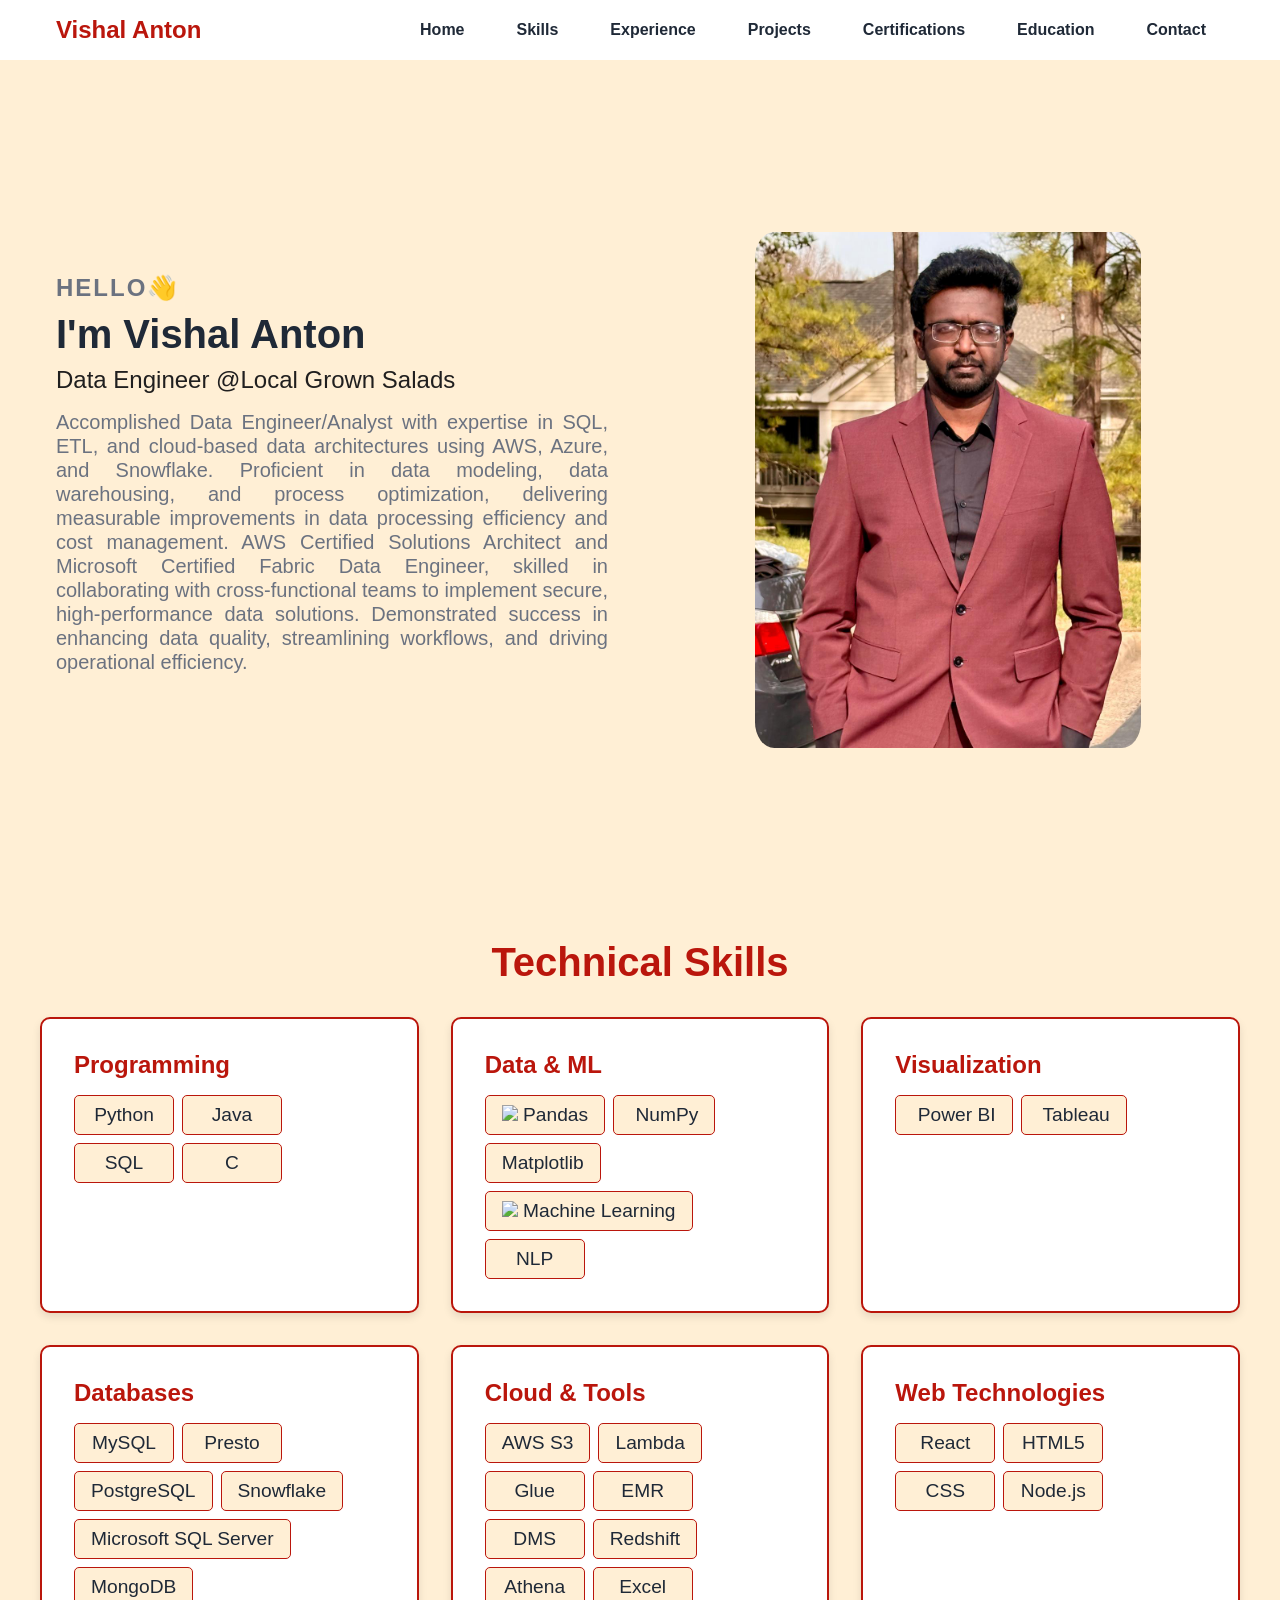
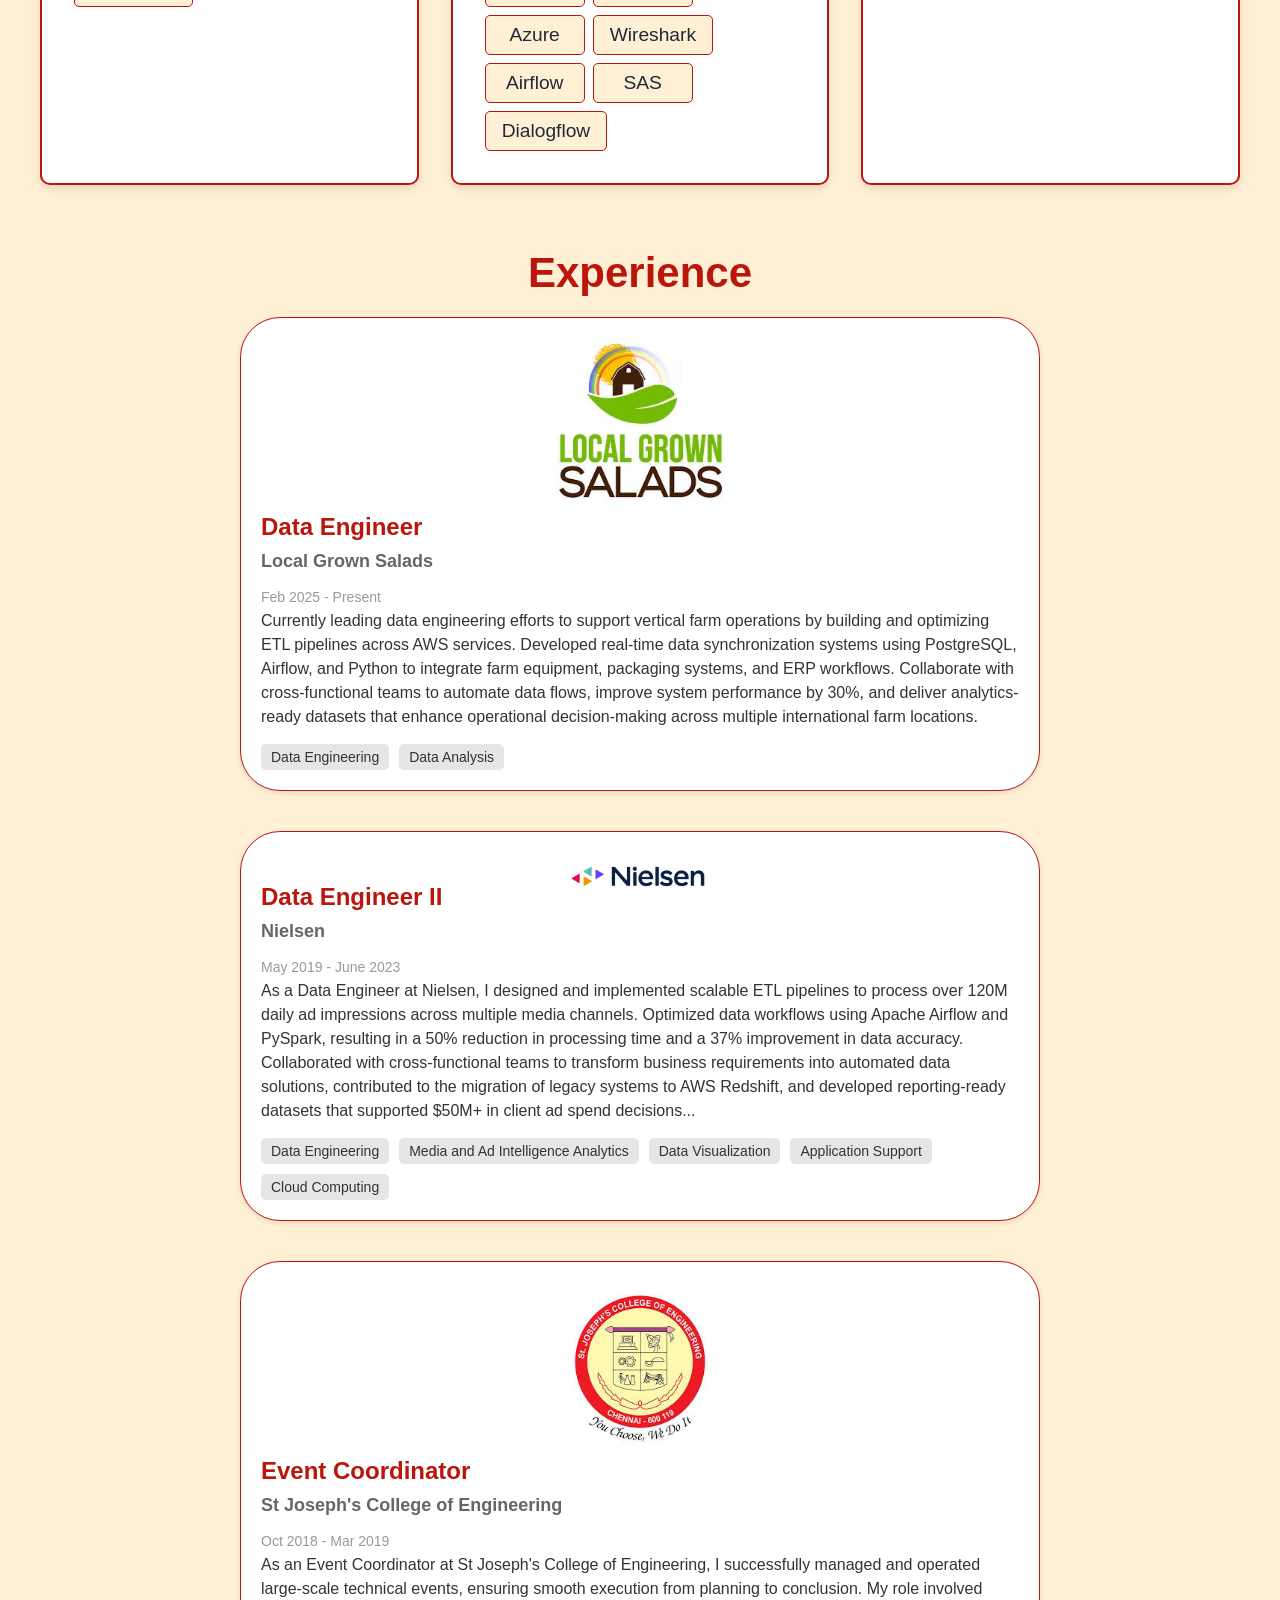
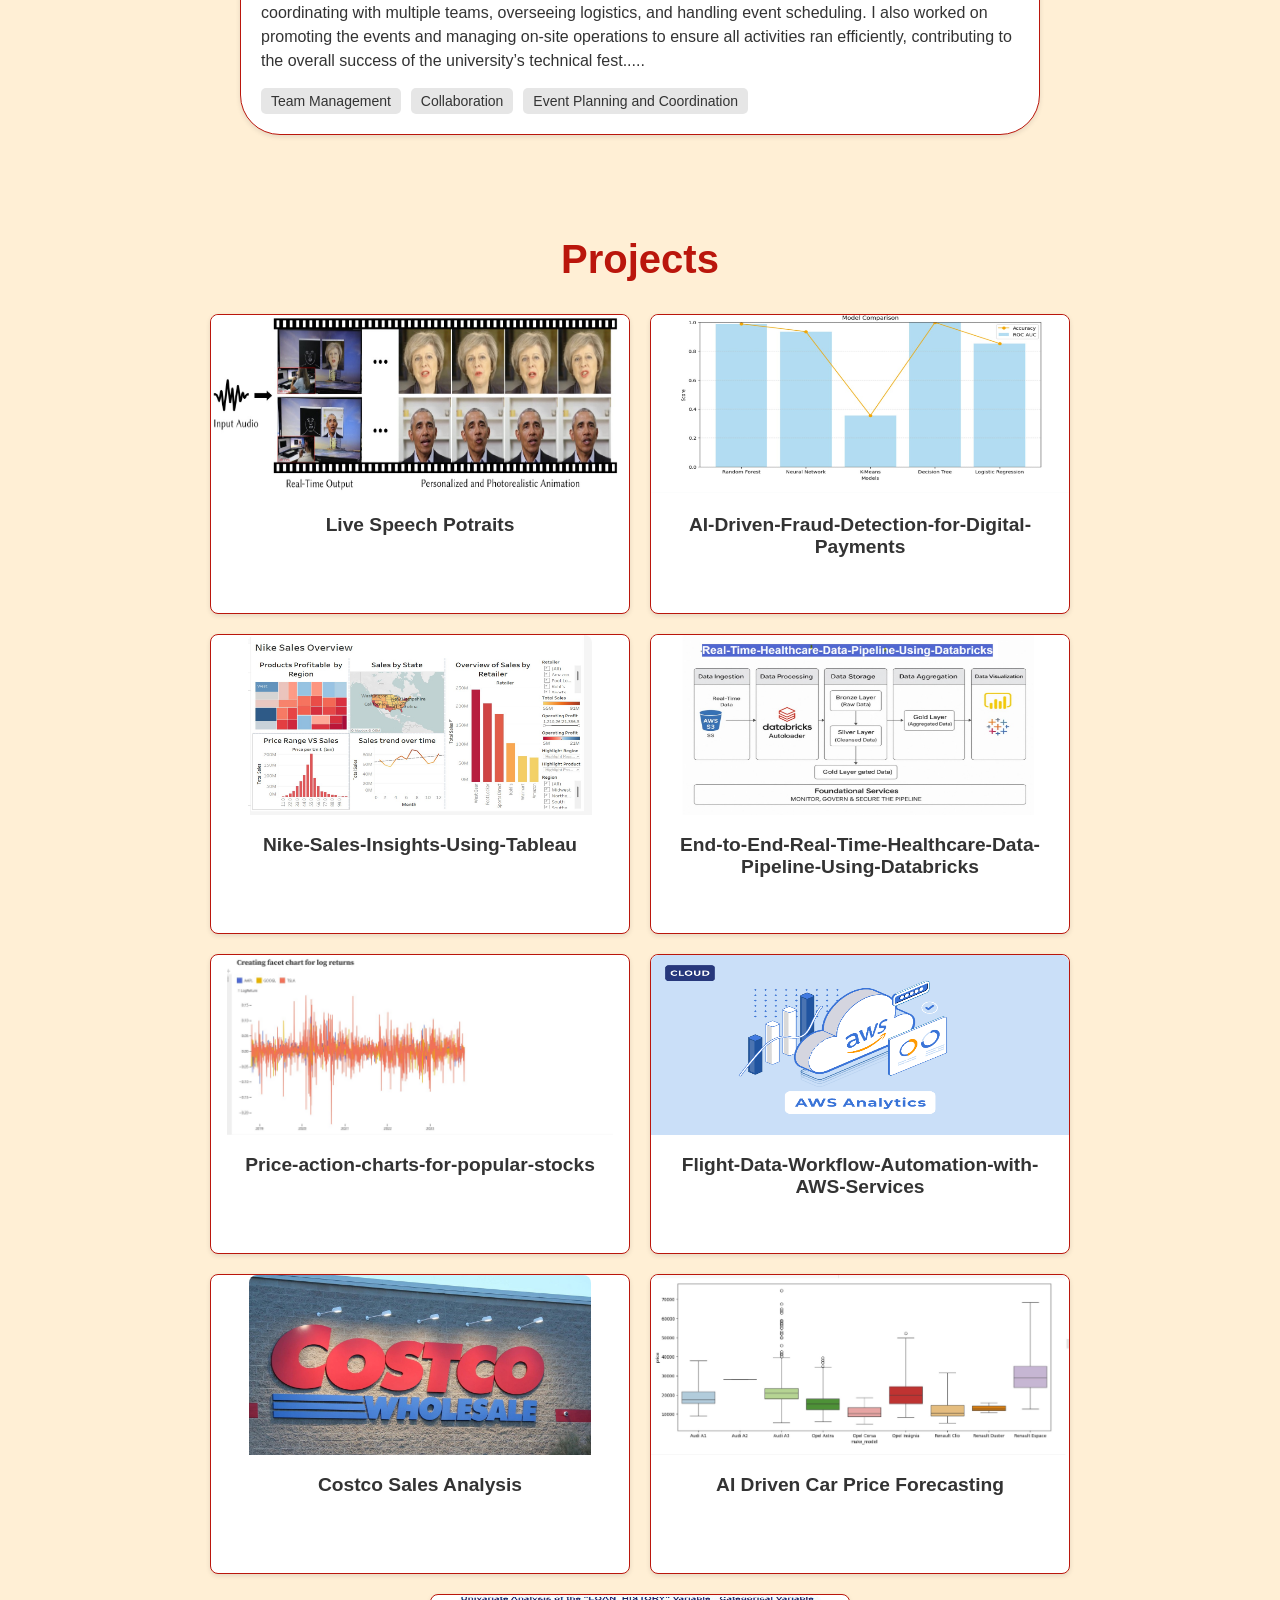
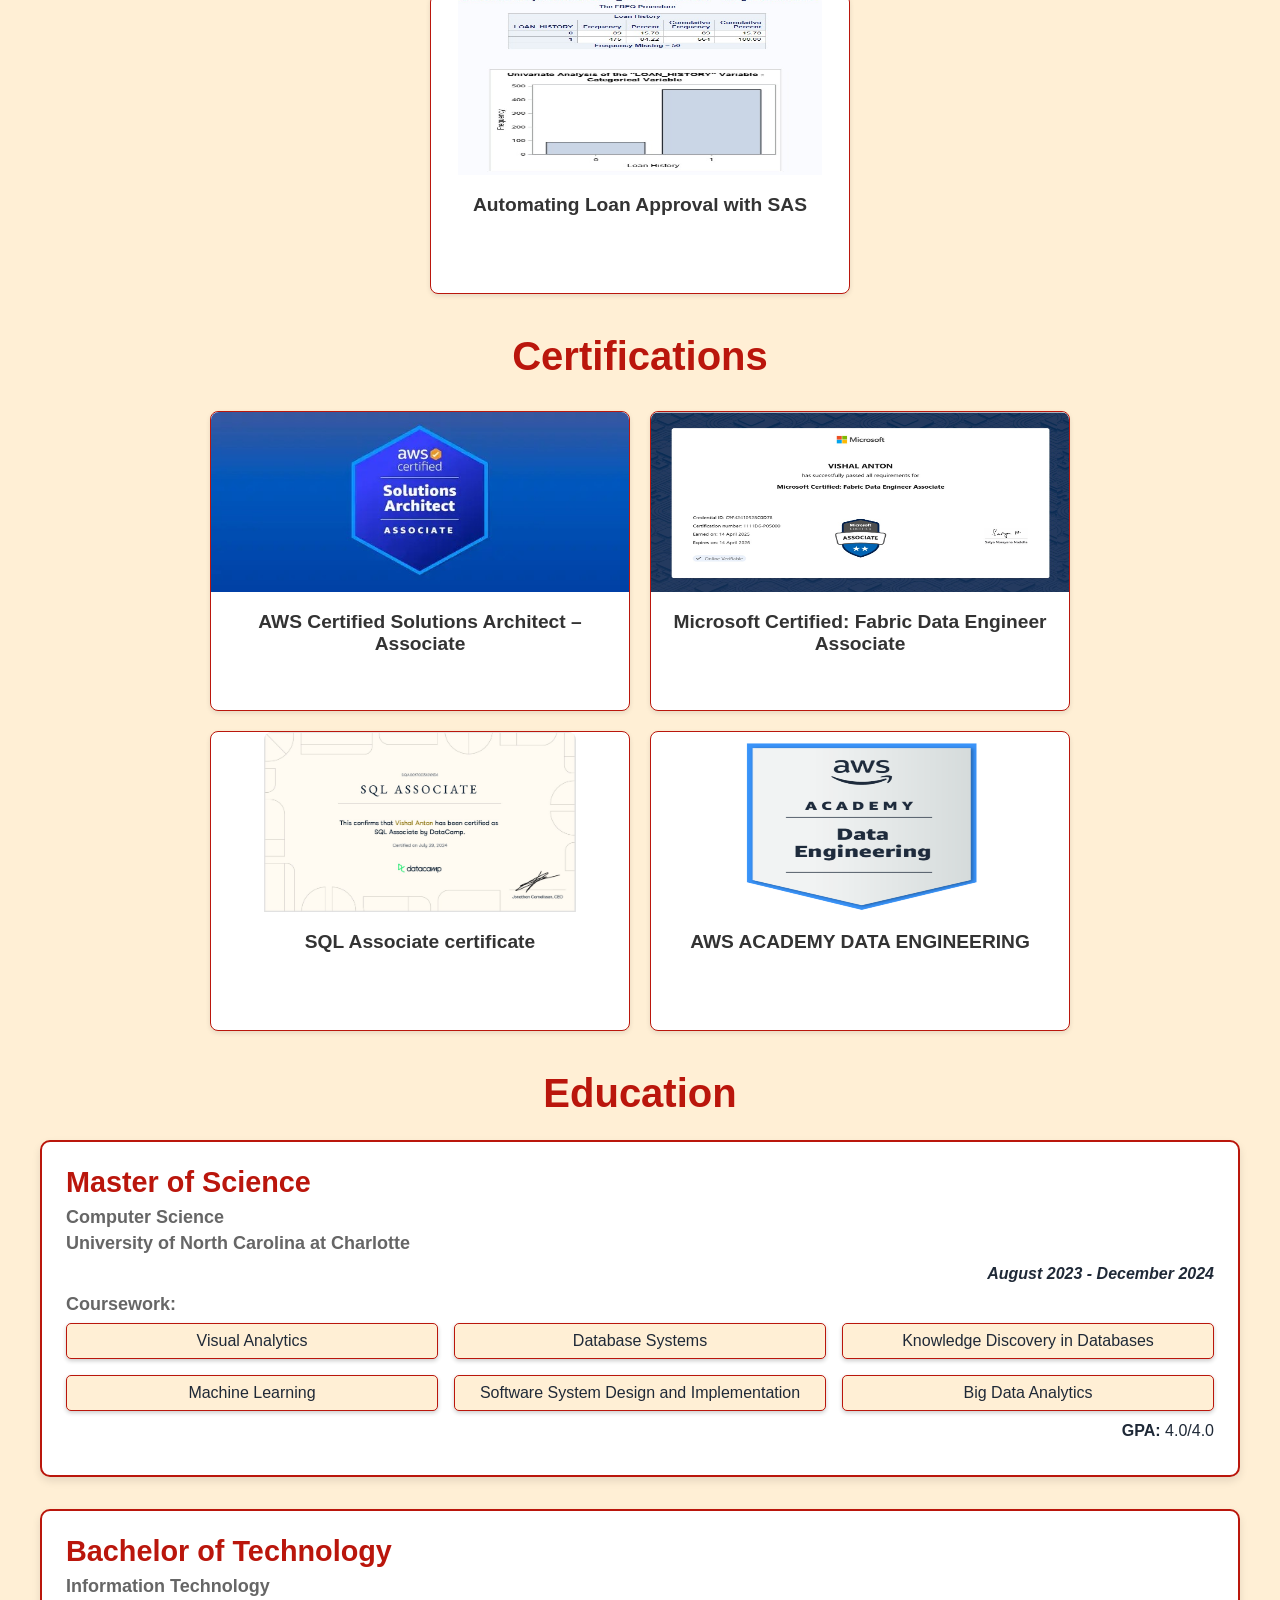
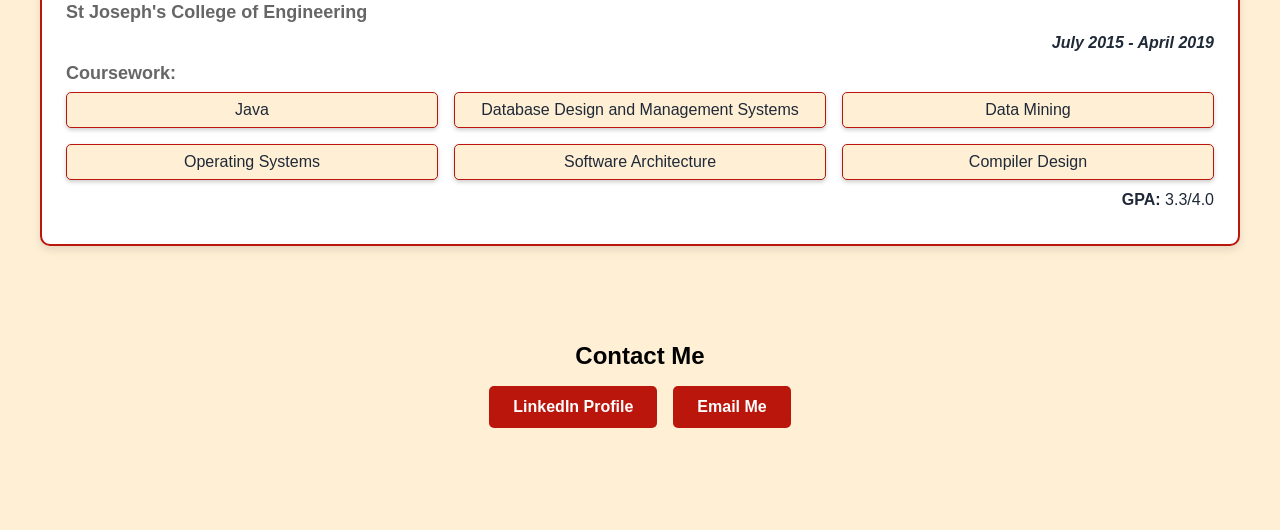
==== index.html @ 79c18ea3 "files and img" ====
<!DOCTYPE html>
<html lang="en">
  <head>
    <meta charset="UTF-8" />
    <meta http-equiv="X-UA-Compatible" content="IE=edge" />
    <meta name="viewport" content="width=device-width, initial-scale=1.0" />
    <link
      href="https://cdn.jsdelivr.net/npm/remixicon@3.2.0/fonts/remixicon.css"
      rel="stylesheet"
    />
    <link rel="stylesheet" href="style.css" />
    <title>Vishal's Portfolio | Responsive Portfolio</title>
    <script
      src="https://kit.fontawesome.com/4009632f6f.js"
      crossorigin="anonymous"
    ></script>
  </head>


  <body>
    <nav>
      <div class="nav__content">
        <div class="logo"><a href="#">Vishal Anton</a></div>
        <label for="check" class="checkbox">
          <i class="ri-menu-line"></i>
        </label>
        <input type="checkbox" name="check" id="check" />
        <ul>
          <li><a href="#home">Home</a></li>
          <li><a href="#skills">Skills</a></li>
          <li><a href="#experience">Experience</a></li>
          <li><a href="#projects">Projects</a></li>
          <li><a href="#certifications">Certifications</a></li>
          <li><a href="#education">Education</a></li>
          <li><a href="#contact">Contact</a></li>
        </ul>
      </div>
    </nav>
    <section id="home" class="section">
      <div class="section__container">
        
        <div class="content">
          <h1 class="subtitle">HELLO<strong>👋</strong></h1>
          <h1 class="title">
            I'm Vishal Anton<br />
        </h1>
          <h3 class="job">Data Engineer @Local Grown Salads</h3>
          <p class="description">
            <!-- Passionate and detail-oriented Data & Analytics professional with a strong commitment to transforming complex challenges into innovative solutions. I hold a Master's in Information Technology from UNC Charlotte and bring three years of hands-on experience in business operations and analytics. My expertise spans data visualization, cloud computing, and machine learning, with a proven track record of driving business growth through data-driven insights. I am actively seeking full-time opportunities where I can apply my analytical mindset and technical skills to create impactful solutions. -->
            Accomplished Data Engineer/Analyst with expertise in SQL, ETL, and cloud-based data architectures using AWS, Azure, 
and Snowflake. Proficient in data modeling, data warehousing, and process optimization, delivering measurable improvements in 
data processing efficiency and cost management. AWS Certified Solutions Architect and Microsoft Certified Fabric Data Engineer, skilled in collaborating with cross-functional 
teams to implement secure, high-performance data solutions. Demonstrated success in enhancing data quality, streamlining 
workflows, and driving operational efficiency.  
          </p>
          <!-- <div class="action__btns">
            <button class="Resume">Resume</button>
          </div> -->
        </div>
        <div class="image">
          <img src="vishal.jpg" alt="profile" />
        </div>
      </div>
    </section>

    <section id="skills" class="skills__section">
      <div class="skills__container">
        <h2>Technical Skills</h2>

        <!-- Row 1: Programming, Data & ML, Visualization -->
        <div class="skills__row">
          <!-- Programming Section -->
          <div class="skill__box">
            <h3>Programming</h3>
            <div class="skills__grid">
              <span class="skill__item"
                ><i class="fa-brands fa-python"></i> Python</span
              >
              <span class="skill__item"
                ><i class="fa-brands fa-java"></i> Java</span
              >
              <span class="skill__item"
                ><i class="fa-solid fa-code"></i> SQL</span
              >
              <span class="skill__item"
                ><i class="fa-solid fa-copyright"></i> C</span
              >
            </div>
          </div>

          <!-- Data & ML Section -->
          <div class="skill__box">
            <h3>Data & ML</h3>
            <div class="skills__grid">
              <span class="skill__item"
                ><img
                  src="https://img.icons8.com/?size=25&id=xSkewUSqtErH&format=png&color=000000"
                />
                Pandas</span
              >
              <span class="skill__item"
                ><img
                  src="https://img.icons8.com/?size=25&id=aR9CXyMagKIS&format=png&color=000000"
                  alt=""
                  srcset=""
                />
                NumPy</span
              >
              <span class="skill__item">Matplotlib</span>
              <span class="skill__item"
                ><img
                  src="https://img.icons8.com/?size=25&id=gTN9eaZkKLFI&format=png&color=000000"
                />
                Machine Learning</span
              >
              <span class="skill__item"
                ><img
                  src="https://img.icons8.com/?size=25&id=qGm5NPoTt8SR&format=png&color=000000"
                  alt=""
                  srcset=""
                />NLP</span
              >
            </div>
          </div>

          <!-- Visualization Section -->
          <div class="skill__box">
            <h3>Visualization</h3>
            <div class="skills__grid">
              <span class="skill__item"
                ><img
                  src="https://img.icons8.com/?size=25&id=qYfwpsRXEcpc&format=png&color=000000"
                  alt=""
                  srcset=""
                />
                Power BI</span
              >
              <span class="skill__item"
                ><img
                  src="https://img.icons8.com/?size=25&id=9Kvi1p1F0tUo&format=png&color=000000"
                  alt=""
                  srcset=""
                />
                Tableau</span
              >
            </div>
          </div>
        </div>

        <!-- Row 2: Databases, Cloud & Tools, Web Tech -->
        <div class="skills__row">
          <!-- Databases Section -->
          <div class="skill__box">
            <h3>Databases</h3>
            <div class="skills__grid">
              <span class="skill__item"
                ><i class="fa-solid fa-server"></i> MySQL</span
              >
              <span class="skill__item"
                ><i class="fa-solid fa-database"></i> Presto</span
              >
			  <span class="skill__item"
                ><i class="fa-solid fa-database"></i> PostgreSQL</span
              >
              <span class="skill__item"
                ><i class="fa-regular fa-snowflake"></i> Snowflake</span
              >
			  <span class="skill__item"
                ><i class="fa-solid fa-database"></i> Microsoft SQL Server</span
              >
			  <span class="skill__item"
                ><i class="fa-solid fa-database"></i> MongoDB</span
              >
            </div>
          </div>

          <!-- Cloud & Tools Section -->
          <div class="skill__box">
            <h3>Cloud & Tools</h3>
            <div class="skills__grid">
              <span class="skill__item"
                ><i class="fa-brands fa-aws"></i> AWS S3</span
              >
              <span class="skill__item"
                ><i class="fa-brands fa-aws"></i> Lambda</span
              >
              <span class="skill__item"
                ><i class="fa-brands fa-aws"></i> Glue</span
              >
              <span class="skill__item"
                ><i class="fa-brands fa-aws"></i> EMR</span
              >
              <span class="skill__item"
                ><i class="fa-brands fa-aws"></i> DMS</span
              >
              <span class="skill__item"
                ><i class="fa-brands fa-aws"></i> Redshift</span
              >
              <span class="skill__item"
                ><i class="fa-brands fa-aws"></i> Athena</span
              >
              <span class="skill__item"
                ><i class="fa-solid fa-file-excel"></i> Excel</span
              >
              <span class="skill__item"
                ><i class="fa-solid fa-file-azure"></i> Azure</span
              >			  
              <span class="skill__item">Wireshark</span>
              <span class="skill__item">Airflow</span>
			  <span class="skill__item">SAS</span>
			  <span class="skill__item">Dialogflow</span>
            </div>
          </div>

          <!-- Web Tech Section -->
          <div class="skill__box">
            <h3>Web Technologies</h3>
            <div class="skills__grid">
              <span class="skill__item"
                ><i class="fa-brands fa-react"></i> React</span
              >
              <span class="skill__item"
                ><i class="fa-brands fa-html5"></i> HTML5</span
              >
              <span class="skill__item"
                ><i class="fa-brands fa-css3-alt"></i> CSS</span
              >
              <span class="skill__item"
                ><i class="fa-brands fa-node"></i> Node.js</span
              >
            </div>
          </div>
        </div>
      </div>
    </section>

    <section id="experience" class="experience-section">
      <h2>Experience</h2>

      <div class="timeline">
        <!-- First Role -->
        <div class="timeline-item">
          <div class="icon">
            <img style="border-radius: 0; width: 6em;" src="lgs.jpg" alt="University Of North Carolina at Chapel Hill" />
          </div>
          <div class="timeline-content">
            <h3>Data Engineer</h3>
            <h4>Local Grown Salads</h4>
            <span class="date">Feb 2025 - Present</span>
            <p>
 			  Currently leading data engineering efforts to support vertical farm operations by building and optimizing ETL pipelines across AWS services. 
			  Developed real-time data synchronization systems using PostgreSQL, Airflow, and Python to integrate farm equipment, packaging systems, and ERP workflows. 
			  Collaborate with cross-functional teams to automate data flows, improve system performance by 30%, and deliver analytics-ready datasets that 
			  enhance operational decision-making across multiple international farm locations. 
            </p>
            <ul class="skills">
              <li class="skill-box">Data Engineering</li>
              <li class="skill-box">Data Analysis</li>
            </ul>
          </div>
        </div>


      <div class="timeline">
        <!-- Second Role -->
        <div class="timeline-item">
          <div class="icon">
            <img style="border-radius: 0; width: 6em;" src="nielsen.jpg" alt="Avanti Group" />
          </div>
          <div style="margin-top: -40px;" class="timeline-content">
            <h3>Data Engineer II</h3>
            <h4>Nielsen</h4>
            <span class="date">May 2019 - June 2023</span>
            <p>
 			  As a Data Engineer at Nielsen, I designed and implemented scalable ETL pipelines to process over 120M daily ad impressions across multiple media channels. 
			  Optimized data workflows using Apache Airflow and PySpark, resulting in a 50% reduction in processing time and a 37% improvement in data accuracy. 
			  Collaborated with cross-functional teams to transform business requirements into automated data solutions, contributed to the migration of legacy systems 
			  to AWS Redshift, and developed reporting-ready datasets that supported $50M+ in client ad spend decisions...
            </p>
            <ul class="skills">
              <li class="skill-box">Data Engineering</li>
              <li class="skill-box">Media and Ad Intelligence Analytics</li>
              <li class="skill-box">Data Visualization</li>
              <li class="skill-box">Application Support</li>
              <li class="skill-box">Cloud Computing</li>
            </ul>
          </div>
        </div>


        <div class="timeline-item">
          <div class="icon">
            <img style="border-radius: 0; width: 6em;" src="sjce.png" alt="VIT" />
          </div>
          <div class="timeline-content">
            <h3>Event Coordinator</h3>
            <h4>St Joseph's College of Engineering</h4>
            <span class="date">Oct 2018 - Mar 2019 </span>
            <p>
              As an Event Coordinator at St Joseph's College of Engineering, I
              successfully managed and operated large-scale technical events,
              ensuring smooth execution from planning to conclusion. My role
              involved coordinating with multiple teams, overseeing logistics,
              and handling event scheduling. I also worked on promoting the
              events and managing on-site operations to ensure all activities
              ran efficiently, contributing to the overall success of the
              university’s technical fest.....
            </p>
            <ul class="skills">
              <li class="skill-box">Team Management</li>
              <li class="skill-box">Collaboration</li>
              <li class="skill-box">Event Planning and Coordination</li>
            </ul>
          </div>
        </div>
      </div>
    </section>

    <section id="projects" class="projects-section">
      <h2>Projects</h2>
      <div class="projects-container">
        <!-- Project 1 -->
        <div class="project-box">
          <a href="project1.html">
            <img src="project1.jpg" alt="Project 1" />
            <h3>Live Speech Potraits</h3>
          </a>
        </div>
        <!-- Project 2 -->
        <div class="project-box">
          <a href="project2.html">
            <img src="project2.jpg" alt="Project 2" />
            <h3>AI-Driven-Fraud-Detection-for-Digital-Payments</h3>
          </a>
        </div>
        <!-- Project 3 -->
        <div class="project-box">
          <a href="project3.html">
            <img src="project3.jpg" alt="Project 3" />
            <h3>Nike-Sales-Insights-Using-Tableau</h3>
          </a>
        </div>
        <!-- Project 4 -->
        <div class="project-box">
          <a href="project4.html">
            <img src="project4.jpg" alt="Project 4" />
            <h3>End-to-End-Real-Time-Healthcare-Data-Pipeline-Using-Databricks</h3>
          </a>
        </div>
        <!-- Project 5 -->
        <div class="project-box">
          <a href="project5.html">
            <img src="project5.jpg" alt="Project 5" />
            <h3>Price-action-charts-for-popular-stocks</h3>
          </a>
        </div>
        <!-- Project 6 -->
        <div class="project-box">
          <a href="project6.html">
            <img src="project6.jpg" alt="Project 6" />
            <h3>Flight-Data-Workflow-Automation-with-AWS-Services</h3>
          </a>
        </div>

        <!-- Project 7 -->
        <div class="project-box">
          <a href="project7.html">
            <img src="project7.jpg" alt="Project 7" />
            <h3>Costco Sales Analysis</h3>
          </a>
        </div>

        <!-- Project 8 -->
        <div class="project-box">
          <a href="project8.html">
            <img src="project8.jpg" alt="Project 8" />
            <h3>AI Driven Car Price Forecasting</h3>
          </a>
        </div>

        <!-- Project 9 -->
        <div class="project-box">
          <a href="project9.html">
            <img src="project9.jpg" alt="Project 9" />
            <h3>Automating Loan Approval with SAS</h3>
          </a>
        </div>
      </div>
    </section>

    <section id="certifications" class="projects-section">
      <h2>Certifications</h2>
      <div class="projects-container">
        <!-- Certifications 1 -->
        <div class="project-box">
          <a target="_blank" href="https://www.credly.com/badges/856517c4-9f62-44e9-8110-2531cedd63d5/email">
            <img src="certification1.jpg" alt="certification 1" />
            <h3> AWS Certified Solutions Architect – Associate </h3>
          </a>
        </div>
        <!-- Certifications 2 -->
        <div class="project-box">
          <a target="_blank" href="https://learn.microsoft.com/api/credentials/share/en-gb/VISHALANTON-9802/C9F42410528C0D78?sharingId=983E493A1402083A">
            <img src="certification2.jpg" alt="certification 2" />
            <h3>Microsoft Certified: Fabric Data Engineer Associate</h3>
          </a>
        </div>
        <!-- Certifications 3 -->
        <div class="project-box">
          <a target="_blank" href="https://www.datacamp.com/certificate/SQA0017003426134">
            <img src="certification3.jpg" alt="certification3" />
            <h3>SQL Associate certificate</h3>
          </a>
        </div>
        <!-- Certifications 4 -->
        <div class="project-box">
          <a target="_blank" href="https://www.credly.com/badges/a6f975b9-d3c8-4b98-a7eb-1c6d93832c20">
            <img src="certification4.jpg" alt="certification4" />
            <h3>AWS ACADEMY DATA ENGINEERING</h3>
          </a>
        </div>

      </div>
    </section>

    <section id="education" class="education-section">
      <div class="education-container">
        <h2>Education</h2>

        <div class="education-item">
          <h3>Master of Science</h3>
          <h4><strong>Computer Science</strong></h4>
          <h4>
            <strong>University of North Carolina at Charlotte</strong>
            <p><em>August 2023 - December 2024</em></p>
          </h4>
          <h4><strong>Coursework:</strong></h4>
          <div class="coursework-container">
            <div class="coursework-item">Visual Analytics</div>
            <div class="coursework-item">Database Systems</div>
            <div class="coursework-item">
              Knowledge Discovery in Databases
            </div>
            <div class="coursework-item">Machine Learning</div>
            <div class="coursework-item">
              Software System Design and Implementation
            </div>
            <div class="coursework-item">Big Data Analytics</div>
          </div>
          <p><strong>GPA:</strong> 4.0/4.0</p>
        </div>

        <div class="education-item">
          <h3>
            Bachelor of Technology
          </h3>
          <h4>Information Technology</h4>
          <h4>
            <strong>St Joseph's College of Engineering</strong>
            <p><em>July 2015 - April 2019</em></p>
          </h4>

          <h4><strong>Coursework:</strong></h4>
          <div class="coursework-container">
            <div class="coursework-item">Java</div>
            <div class="coursework-item">Database Design and Management Systems</div>
            <div class="coursework-item">Data Mining</div>
            <div class="coursework-item">Operating Systems</div>
            <div class="coursework-item">Software Architecture</div>
            <div class="coursework-item">Compiler Design</div>
          </div>
          <p><strong>GPA:</strong> 3.3/4.0</p>
        </div>
      </div>
    </section>

    <section id="contact" style="background-color: var(--extra-light); padding: 2rem; border-radius: 10px; text-align: center; margin: 0px auto 70px auto; width: 80%; max-width: 600px;">
      <h2>Contact Me</h2>
      <div class="contact-buttons">
        <a href="https://www.linkedin.com/in/vishala20/" target="_blank" class="contact-button">LinkedIn Profile</a>
        <a href="mailto:vanton.tech@gmail.com" class="contact-button">Email Me</a>
      </div>
    </section>
    
  </body>
</html>
---- style.css ----
@import url("https://fonts.googleapis.com/css2?family=Poppins:wght@400;600;700&display=swap");

:root {
  --primary-color: #f7cc55;
  --primary-color-dark: #83c5be;
  --secondary-color: #ca8a04;
  --text-dark: #1f2937;
  --text-light: #6b7280;
  --extra-light: #83c5be;
  --max-width: 1200px;
}

i {
  color: var(--primary-color-dark);
}

* {
  padding: 0;
  margin: 0;
  box-sizing: border-box;
}

a {
  text-decoration: none;
}

body {
  font-family: "Calibri", sans-serif;
  background-color: var(--extra-light);
}

nav {
  width: 100%;
  position: fixed;
  top: 0;
  left: 0;
  background-color: #ffffff;
  z-index: 99;
}

.nav__content {
  max-width: var(--max-width);
  margin: auto;
  padding: 1rem 1rem;
  display: flex;
  align-items: center;
  justify-content: space-between;
}

nav .logo a {
  font-size: 1.5rem;
  font-weight: 600;
  /* color: rgb(134, 8, 8); */
  color: var(--primary-color);
  transition: 0.3s;
}
nav .logo a:hover {
  color: var(--primary-color-dark);
}

nav .checkbox {
  display: none;
}

nav input {
  display: none;
}
nav .checkbox i {
  font-size: 2rem;
  color: var(--primary-color);
  cursor: pointer;
}

ul {
  display: flex;
  align-items: center;
  gap: 1rem;
  list-style: none;
  transition: left 0.3s;
}

ul li a {
  padding: 0.5rem 1rem;
  border: 2px solid transparent;
  text-decoration: none;
  font-weight: 600;
  color: var(--text-dark);
  transition: 0.3s;
}

ul li a:hover {
  border-top-color: var(--primary-color-dark);
  border-bottom-color: var(--primary-color-dark);
  color: var(--primary-color);
}

.section {
  background-color: var(--extra-light);
  margin-top: 40px;
}

.section__container {
  min-height: 100vh;
  max-width: var(--max-width);
  margin: auto;
  padding: 1rem;
  display: grid;
  grid-template-columns: repeat(2, 1fr);
  gap: 4rem;
}

.content {
  display: flex;
  flex-direction: column;
  justify-content: center;
}

.subtitle {
  letter-spacing: 2px;
  color: var(--text-light);
  font-weight: 600;
  margin-bottom: 0.5rem;
}

.title {
  font-size: 2.5rem;
  font-weight: bold;
  line-height: 3rem;
  color: var(--text-dark);
  margin-bottom: 0.5rem;
}

.job{
  margin-bottom: 1rem;
  font-weight: 400;
  color: rgb(32, 31, 31);
}

.title span {
  font-weight: 600;
}

.description {
  line-height: 1.5rem;
  color: var(--text-light);
  margin-bottom: 2rem;
  font-size: 1.25rem;
  text-align: justify;
}

.action__btns {
  display: flex;
  gap: 1rem;
}

.action__btns button {
  font-size: 1rem;
  font-weight: 600;
  letter-spacing: 2px;
  padding: 1rem 2rem;
  outline: none;
  border: 2px solid var(--primary-color);
  border-radius: 10px;
  transition: 0.3s;
  cursor: pointer;
}

.hire__me {
  background-color: var(--primary-color);
  color: #ffffff;
}

.hire__me:hover {
  background-color: var(--primary-color-dark);
}

.portfolio {
  color: var(--primary-color);
}

.portfolio:hover {
  background-color: var(--primary-color-dark);
  color: #ffffff;
}

.image {
  display: grid;
  place-items: center;
}

.image img {
  width: min(25rem, 70%);
  border-radius: 5%;
}

@media (width < 750px) {
  nav .checkbox {
    display: block;
  }

  ul {
    position: absolute;
    width: 100%;
    height: calc(100vh - 85px);
    left: -100%;
    top: 85px;
    background-color: var(--extra-light);
    flex-direction: column;
    justify-content: center;
    gap: 3rem;
  }

  nav #check:checked ~ ul {
    left: 0;
  }

  ul li a {
    font-size: 1.25rem;
  }

  .section__container {
    padding: 10rem 1rem 5rem 1rem;
    text-align: center;
    grid-template-columns: repeat(1, 1fr);
  }

  .image {
    grid-area: 1/1/2/2;
  }

  .action__btns {
    margin: auto;
  }
}

/* Skill section container */
.skills__section {
  background-color: var(--extra-light);
  padding: 2rem;
}

.skills__container {
  max-width: var(--max-width);
  margin: 0 auto;
}

.skills__container h2 {
  text-align: center;
  color: var(--primary-color);
  margin-bottom: 2rem;
  font-size: 2.5em;
}

/* Row container to align three skill boxes in one row */
.skills__row {
  display: flex;
  justify-content: space-between; /* Spreads the skill boxes evenly */
  gap: 2rem; /* Adds space between skill boxes */
  margin-bottom: 2rem; /* Adds space between rows */
}

/* Skill box for each section */
.skill__box {
  background-color: #ffffff;
  border: 2px solid var(--primary-color);
  border-radius: 10px;
  padding: 2rem;
  flex: 1;
  box-shadow: 0px 4px 8px rgba(0, 0, 0, 0.1);
}

.skill__box h3 {
  margin-bottom: 1rem;
  color: var(--primary-color-dark);
  font-size: 1.5em;
}

/* Grid layout for skills in each section */
.skills__grid {
  display: flex;
  flex-wrap: wrap; /* Allows skills to wrap onto the next line if necessary */
  gap: 0.5rem;
}

.skills__grid span {
  font-size: 1.2em;
}

.skill__item {
  background-color: var(--extra-light);
  border: 1px solid var(--primary-color-dark);
  padding: 0.5rem 1rem;
  border-radius: 5px;
  text-align: center;
  color: var(--text-dark);
  min-width: 100px; /* Ensures small boxes */
  transition: 0.3s;
}

/* Hover effect for skill items */
.skill__item:hover {
  background-color: var(--primary-color);
  color: #ffffff;
  cursor: pointer;
}

/* Responsive adjustments */
@media (max-width: 750px) {
  .skills__row {
    flex-direction: column; /* Stacks the skill boxes on smaller screens */
  }

  .skill__box {
    margin-bottom: 1rem;
  }

  .skills__grid {
    gap: 1rem;
  }

  .skill__item {
    min-width: 80px;
  }
}

body {
  --primary-color: #BA160C;
  --primary-color-dark: #BA160C;
  --secondary-color: #FF7518;
  --text-dark: #1f2937;
  --text-light: #6b7280;
  --extra-light: #FFEFD5;
  background-color: #FFEFD5;
}

/* Experience Section Styles */
.experience-section {
  background-color: #FFEFD5; /* Background color */
  padding: 50px 0;
  font-size: 1.75em;
  margin-bottom: 2rem;
  text-align: center;
  color: var(--primary-color);
  justify-content: space-between;
}

.timeline {
  display: flex;
  flex-direction: column;
  align-items: center;
}

.timeline-item {
  background-color: #ffffff; /* Box background color */
  /*border: 1px solid #ddd; /* Box border */
  border: 1px solid var(--primary-color-dark);
  border-radius: 40px; /* Rounded corners */
  box-shadow: 0 2px 5px rgba(0, 0, 0, 0.1); /* Subtle shadow */
  margin: 20px auto; /* Margin for spacing between boxes */
  padding: 20px; /* Internal padding */
  width: 100%; /* Increased width for the box */
  max-width: 800px; /* Maximum width for the box */
}

.icon img {
  width: 70px; /* Icon image width */
  height: auto; /* Maintain aspect ratio */
  border-radius: 100%; /* Circular image */
}

.timeline-content {
  text-align: left; /* Align text to the left */
}

h3 {
  font-size: 24px; /* Title font size */
  font-weight: bold; /* Bold title */
  margin-bottom: 10px; /* Spacing below title */
}

h4 {
  font-size: 18px; /* Company name font size */
  color: #666; /* Company name color */
  margin-bottom: 5px; /* Spacing below company name */
}

h5 {
  font-size: 16px; /* Job type font size */
  color: #999; /* Job type color */
  margin-bottom: 5px; /* Spacing below job type */
}

.date {
  font-size: 14px; /* Date font size */
  color: #999; /* Date color */
  margin-bottom: 10px; /* Spacing below date */
}

p {
  font-size: 16px; /* Description font size */
  line-height: 1.5; /* Line height for better readability */
  color: #333; /* Description color */
  margin-bottom: 15px; /* Spacing below description */
}

.skills {
  list-style-type: none; /* Remove bullet points */
  padding: 0; /* Remove padding */
  display: flex; /* Use flexbox for layout */
  flex-wrap: wrap; /* Allow skills to wrap */
  gap: 10px; /* Space between skill boxes */
  margin-top: 10px; /* Space above skills list */
}

.skill-box {
  background-color: #e6e6e6; /* Background color for skill boxes */
  border-radius: 5px; /* Rounded corners */
  padding: 5px 10px; /* Padding for skill boxes */
  font-size: 14px; /* Font size for skills */
  color: #333; /* Font color for skills */
}

/* Optional: Responsive design */
@media (max-width: 768px) {
  .timeline-item {
    width: 100%; /* Adjust width for smaller screens */
  }

  h3 {
    font-size: 20px; /* Adjust title font size for smaller screens */
  }

  h4 {
    font-size: 16px; /* Adjust company name font size for smaller screens */
  }

  .date {
    font-size: 12px; /* Adjust duration font size for smaller screens */
  }

  p {
    font-size: 14px; /* Adjust description font size for smaller screens */
  }
}

.projects-section {
  /* background-color: #f0f0f0; Same as your skills and home section */
  background-color: var(--extra-light);
  padding: 40px 20px;
  text-align: center;
}

.projects-section h2 {
  font-size: 2.5em;
  margin-bottom: 2rem;
  text-align: center;
  color: var(--primary-color);
}

.projects-container {
  display: flex;
  flex-wrap: wrap;
  justify-content: center;
  gap: 20px; /* Space between the boxes */
}

.project-box {
  background-color: #fff; /* White background for project boxes */
  border: 1px solid #ccc; /* Border around boxes */
  border: 1px solid var(--primary-color-dark);
  border-radius: 8px; /* Rounded corners */
  width: 420px; /* Increased width for larger boxes */
  height: 300px; /* Set a height to ensure consistent size */
  box-shadow: 0 2px 5px rgba(0, 0, 0, 0.1); /* Subtle shadow */
  transition: transform 0.3s; /* Smooth hover effect */
  text-decoration: none;
  display: flex; /* Use flexbox to center the text */
  flex-direction: column; /* Stack elements vertically */
  align-items: center; /* Center items horizontally */
  justify-content: flex-start; /* Align items at the top */
}

.project-box img {
  width: 100%; /* Make image responsive */
  height: 180px; /* Fixed height for images */
  border-top-left-radius: 8px;
  border-top-right-radius: 8px;
}

.project-box h3 {
  padding: 15px;
  font-size: 1.2em;
  color: #333; /* Dark text color */
}

.project-box:hover {
  transform: scale(1.05); /* Scale effect on hover */
}

.education-section {
  background-color: var(--extra-light);
  padding: 2rem;
}

.education-container {
  max-width: var(--max-width);
  margin: auto;
}

.education-container h2 {
  text-align: center;
  color: var(--primary-color);
  margin-bottom: 1.5rem;
  font-size: 2.5em;
}

.education-item {
  background-color: #ffffff;
  border: 2px solid var(--primary-color);
  border-radius: 10px;
  padding: 1.5rem;
  margin-bottom: 2rem;
  box-shadow: 0px 4px 8px rgba(0, 0, 0, 0.1);
}

.education-item h3 {
  margin-bottom: 0.5rem;
  color: var(--primary-color-dark);
  font-size: 1.8em;
}

.education-item p {
  margin: 0.5rem 0;
  color: var(--text-dark);
  text-align: right;
}

.education-item ul {
  margin: 0.5rem 0;
  padding-left: 20px;
  color: var(--text-light);
}

.education-item ul li {
  margin: 0.2rem 0;
}

.coursework-container {
  display: flex;
  flex-wrap: wrap;
  gap: 1rem; /* Space between boxes */
  margin-top: 0.5rem; /* Space above coursework box */
}

.coursework-item {
  background-color: var(--extra-light);
  border: 1px solid var(--primary-color-dark);
  color: var(--text-dark);
  padding: 0.5rem 1rem;
  border-radius: 5px;
  flex: 1 1 calc(30% - 1rem); /* Adjust width as necessary */
  text-align: center;
  box-shadow: 0px 2px 4px rgba(0, 0, 0, 0.2);
  transition: transform 0.2s; /* Smooth hover effect */
}

.coursework-item:hover {
  transform: translateY(-2px); /* Lift effect on hover */
}

#contact {
  display: flex;
  flex-direction: column; /* Stack elements vertically */
  align-items: center; /* Center align items */
}

.contact-buttons {
  display: flex;
  gap: 1rem; /* Space between buttons */
  margin-top: 1rem; /* Space above buttons */
}

.contact-button {
  background-color: var(--primary-color);
  color: white;
  padding: 0.75rem 1.5rem;
  border-radius: 5px;
  text-decoration: none;
  font-weight: bold;
  text-align: center;
  transition: background-color 0.3s, transform 0.2s; /* Smooth transition effects */
}

.contact-button:hover {
  background-color: var(
    --primary-color-dark
  ); /* Change this to your preferred hover color */
  transform: translateY(-2px); /* Lift effect on hover */
}

.skills__section,
.experience-section,
.projects-section,
#education,
#contact {
  padding-top: 80px; /* Adjust this value based on your nav height */
  margin-top: -80px; /* Same as padding to counteract the space added */
}
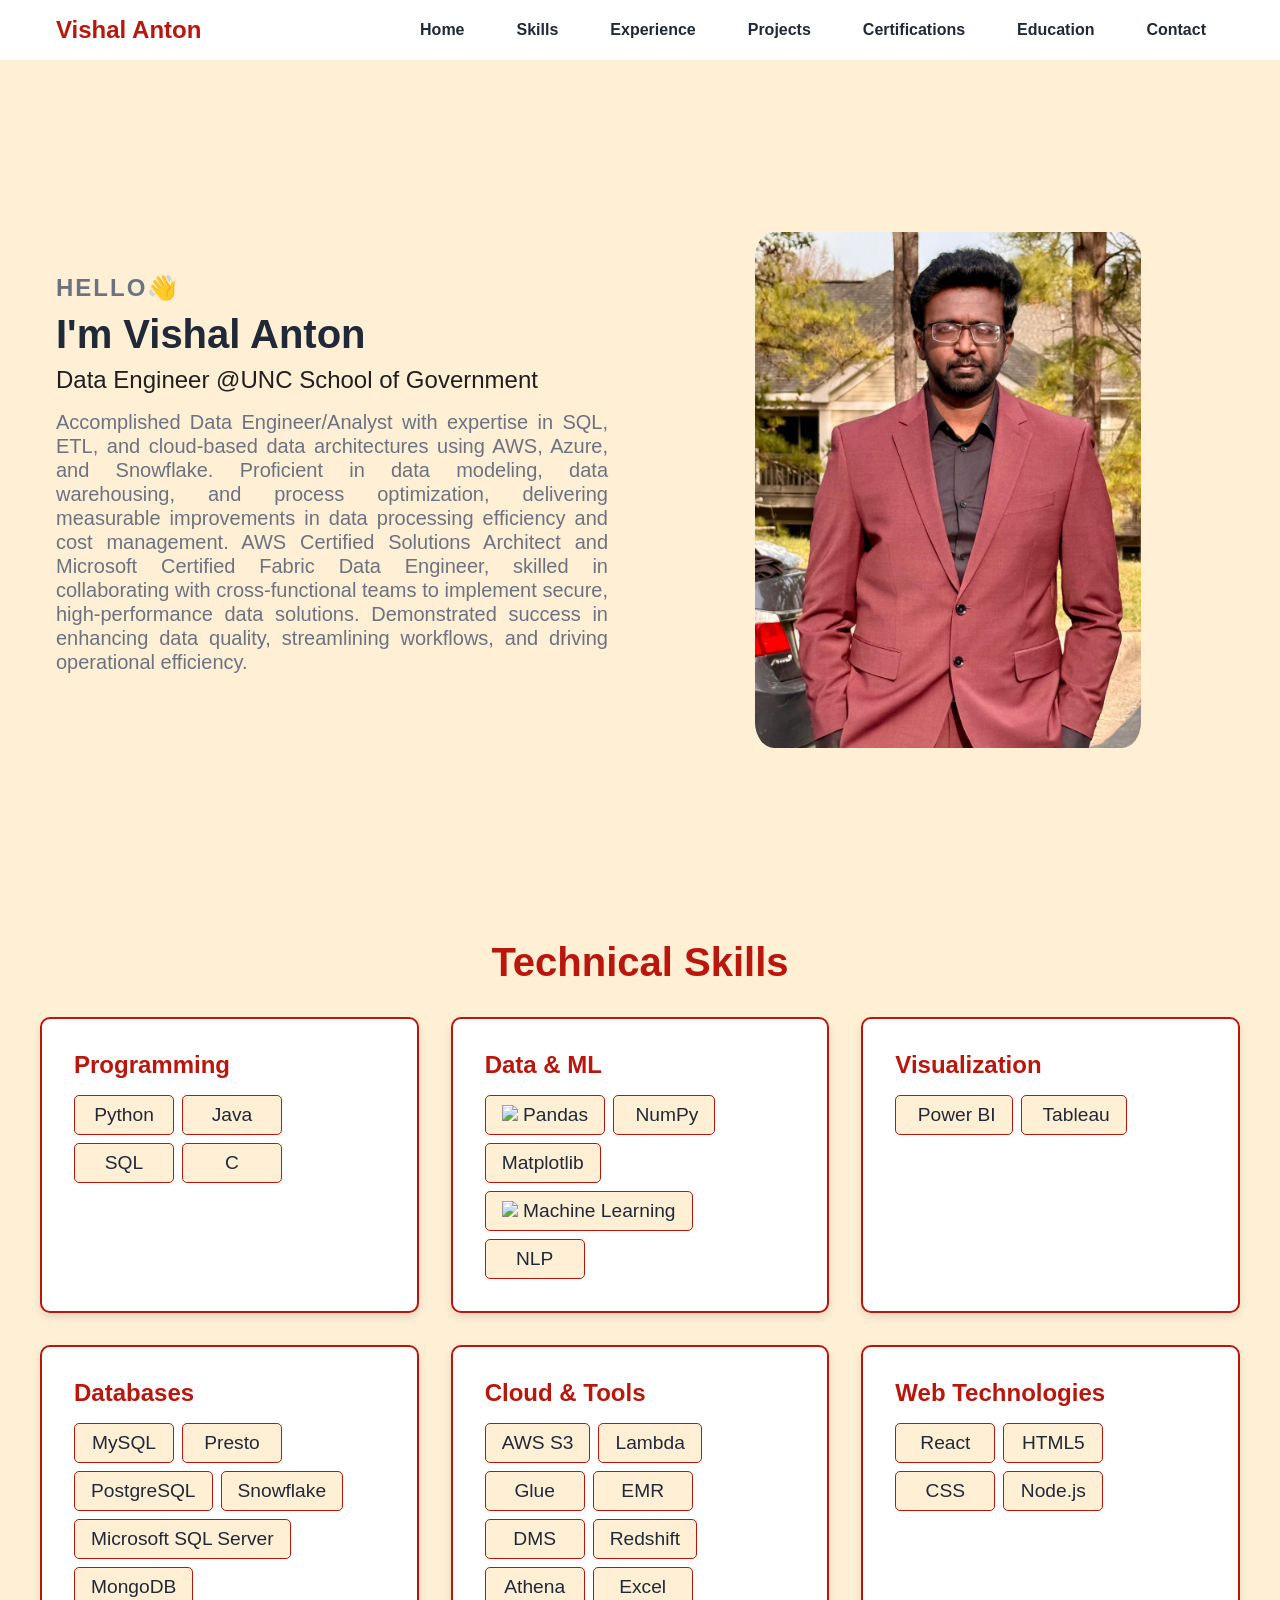
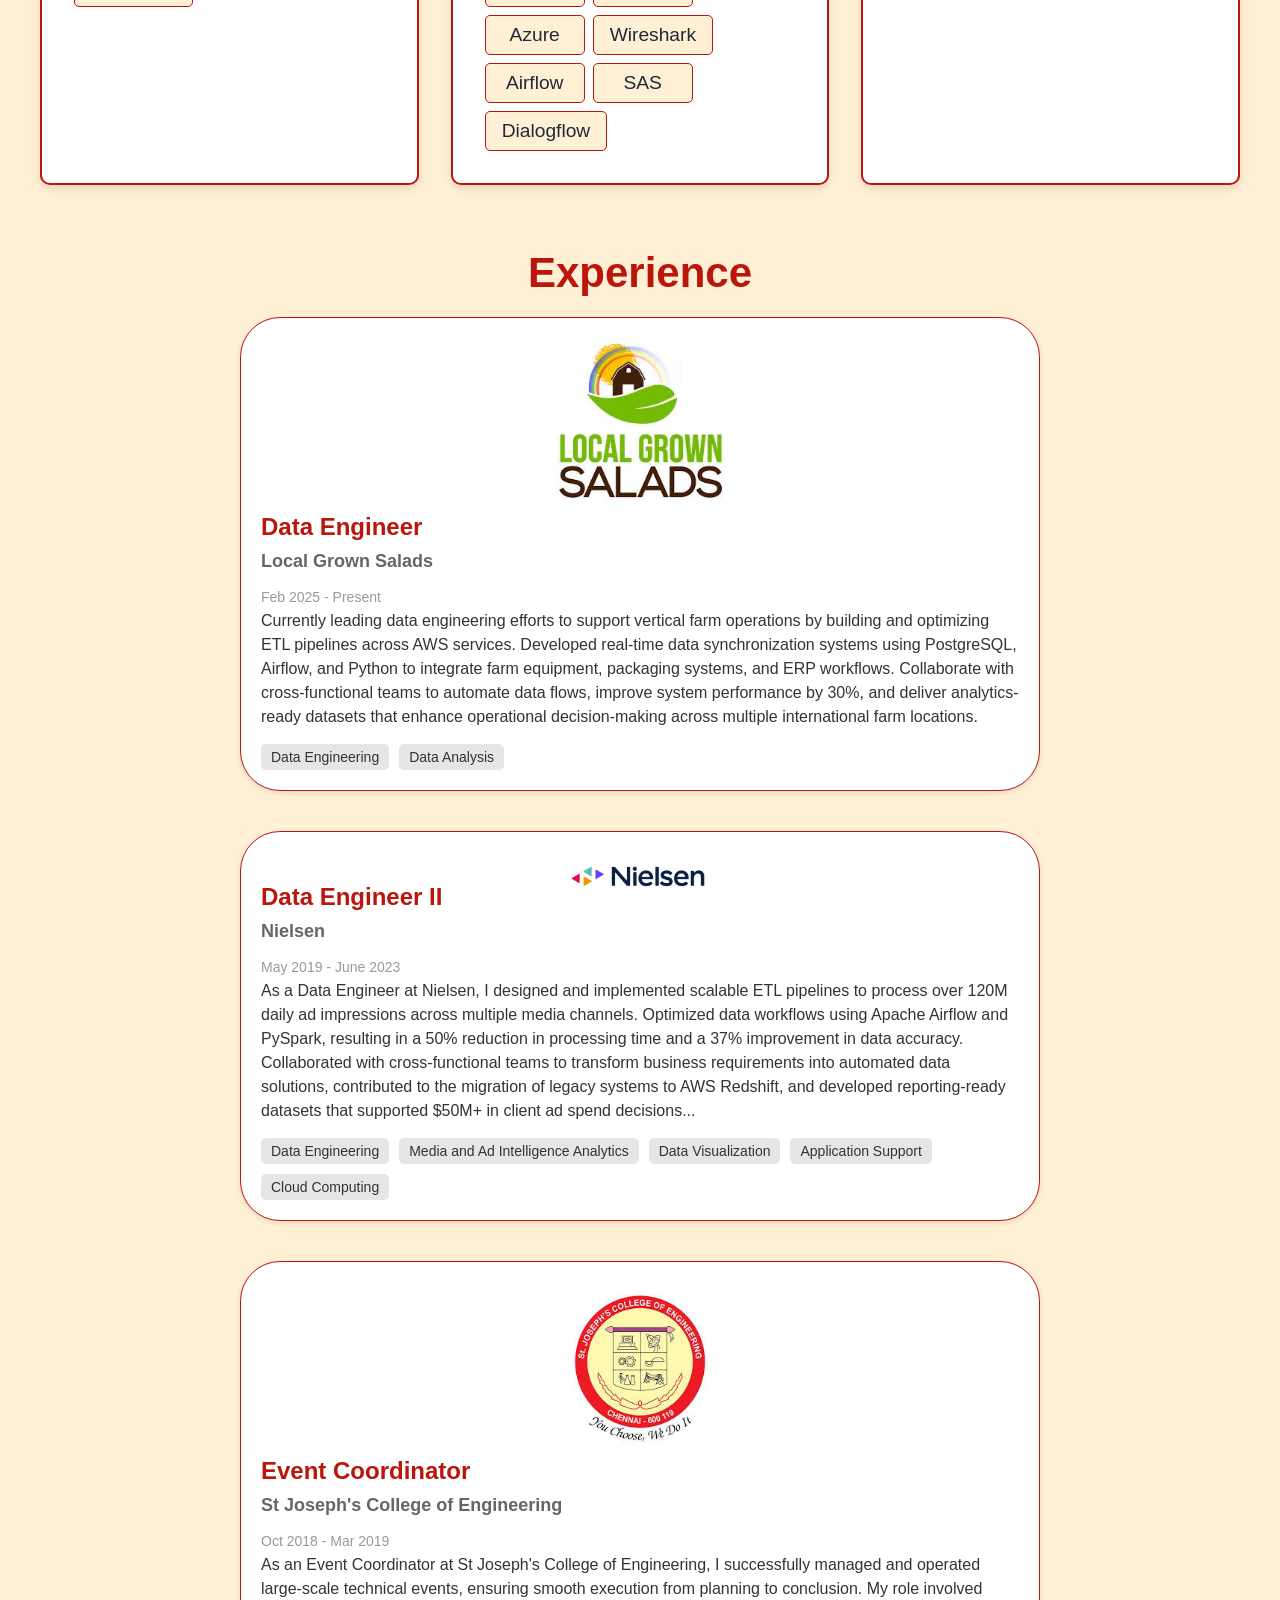
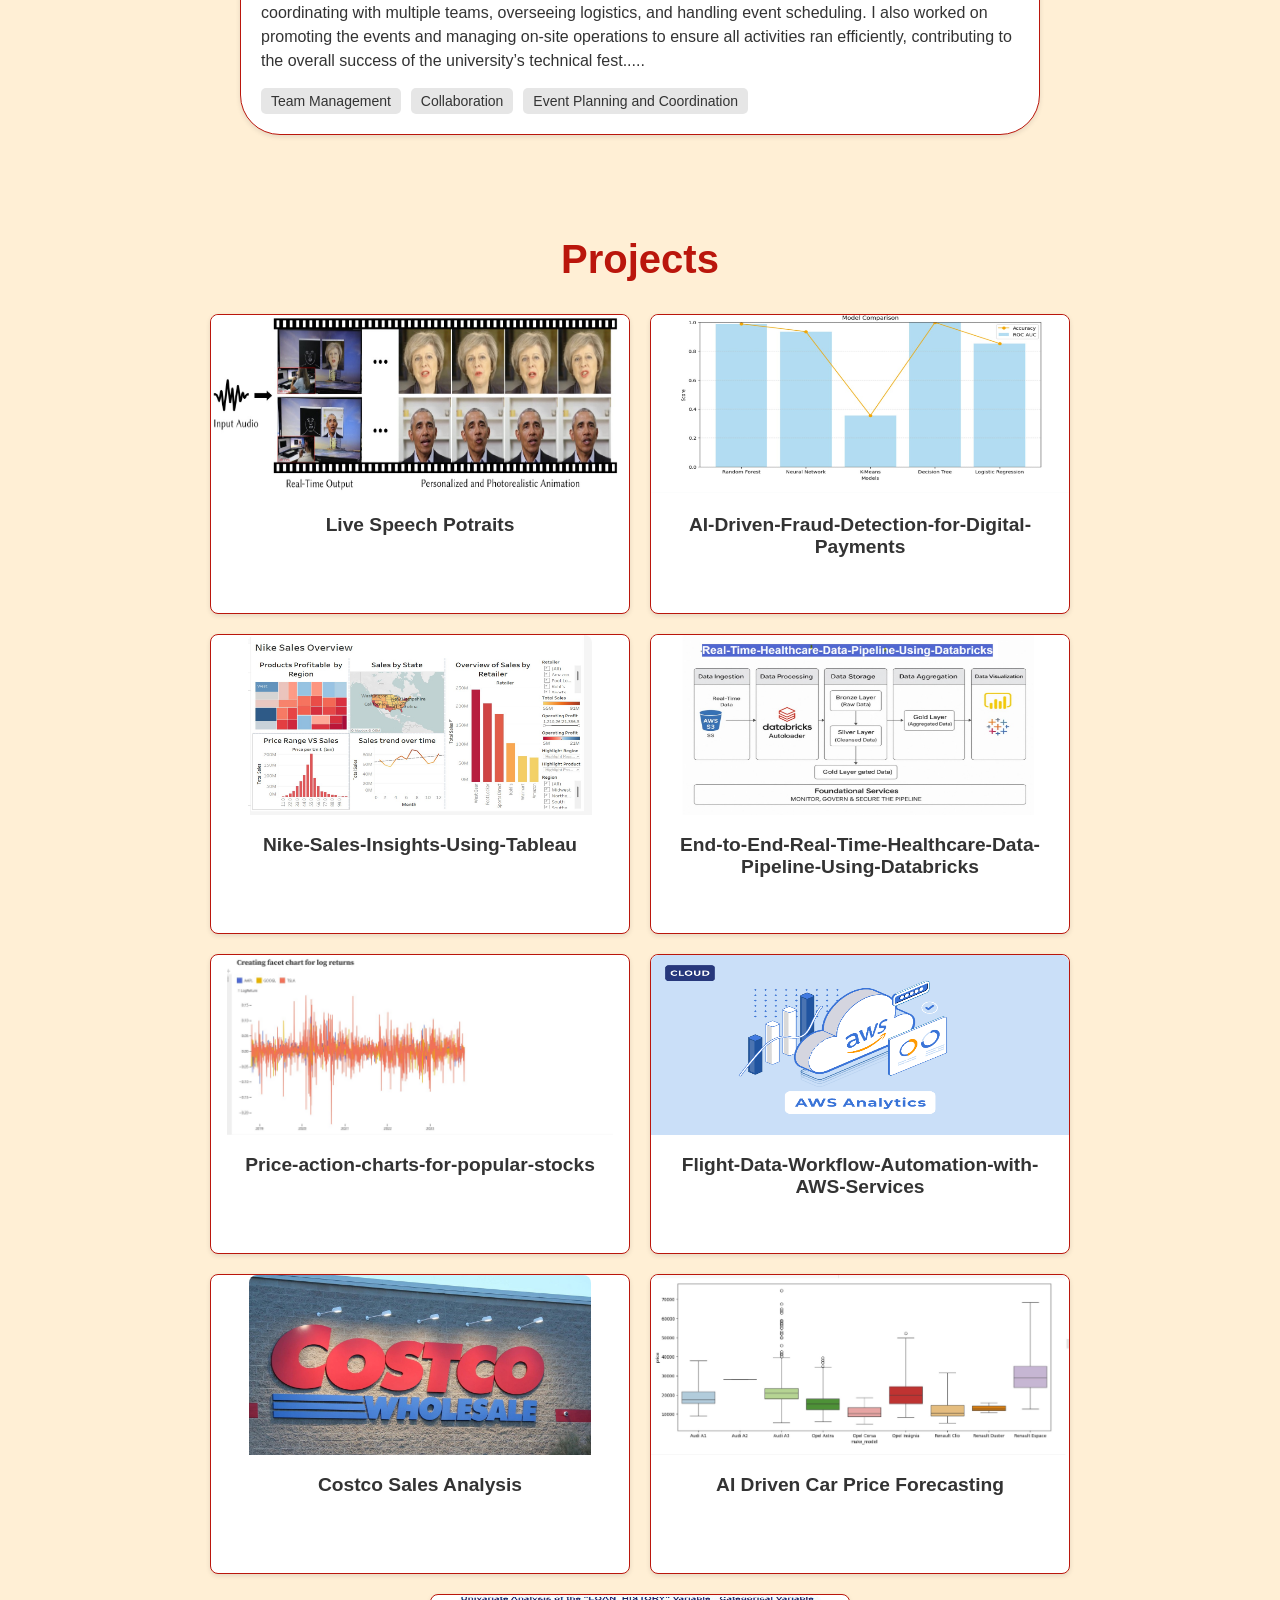
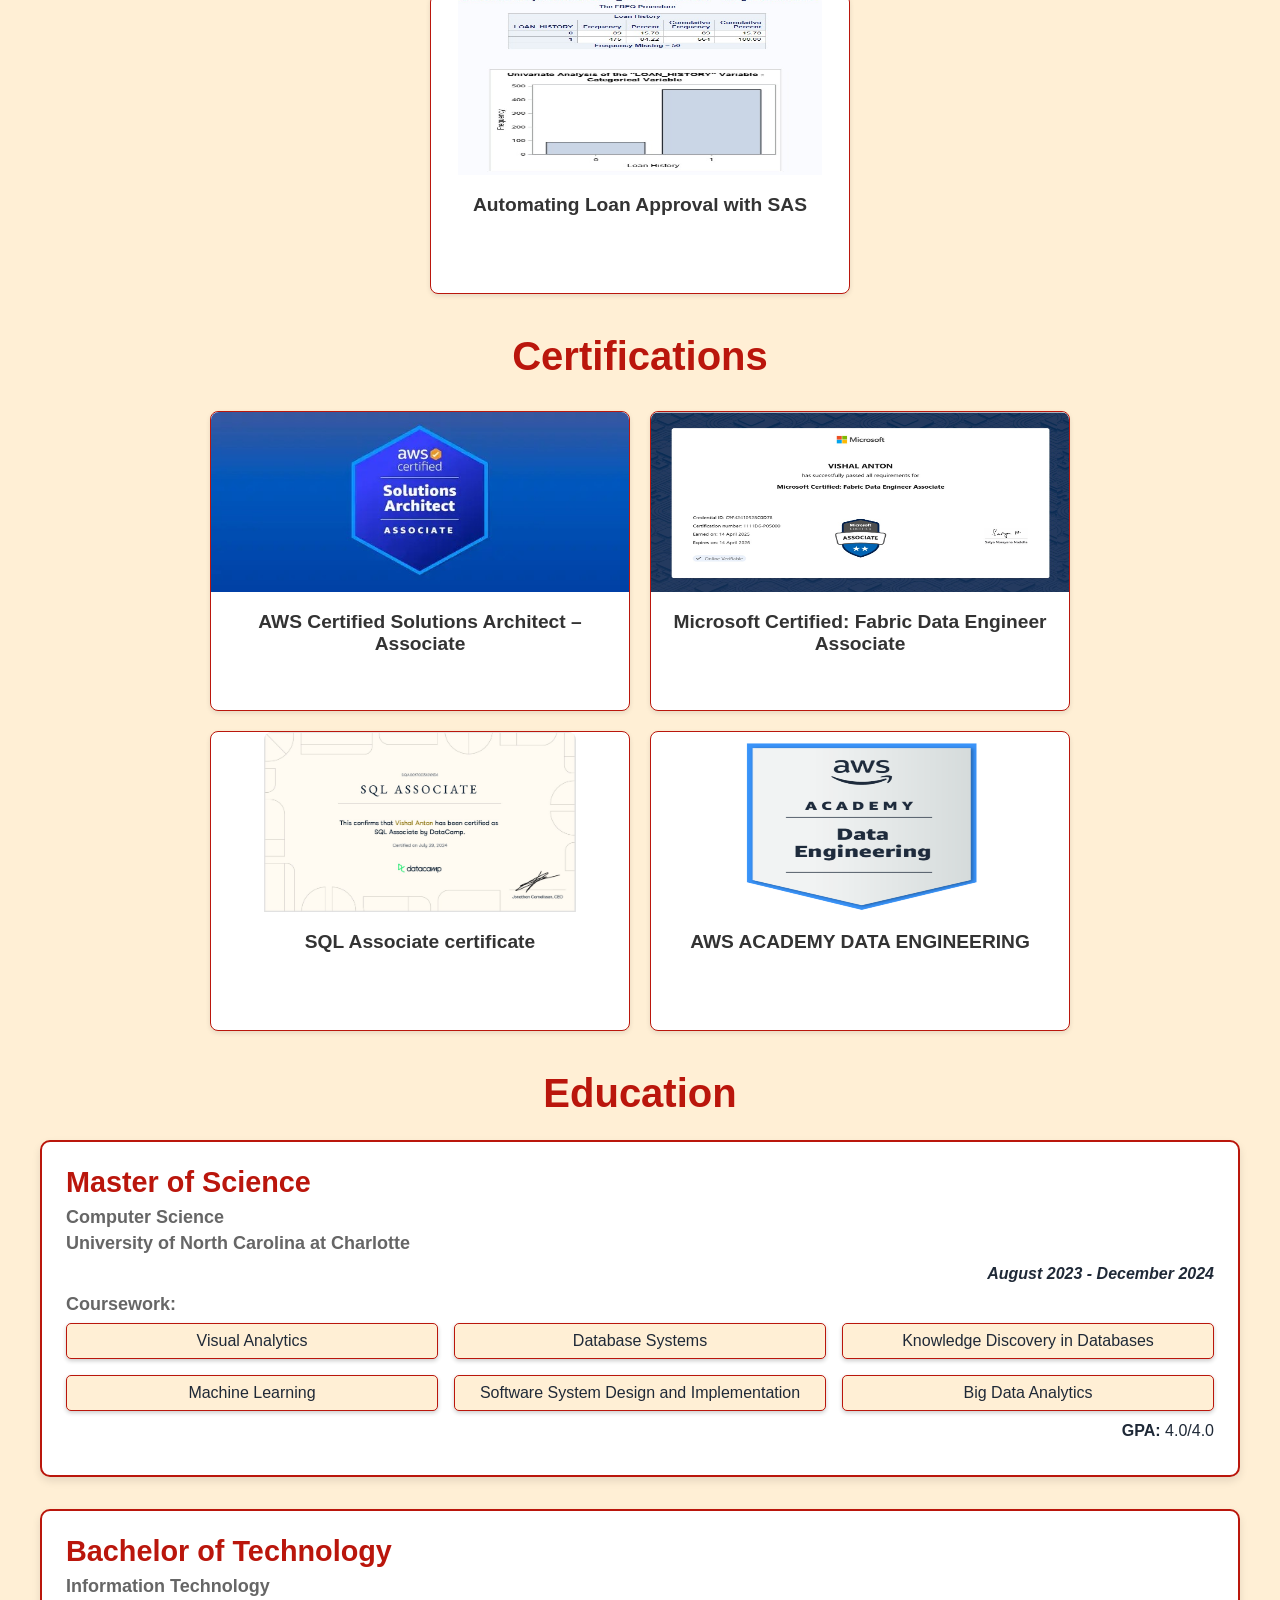
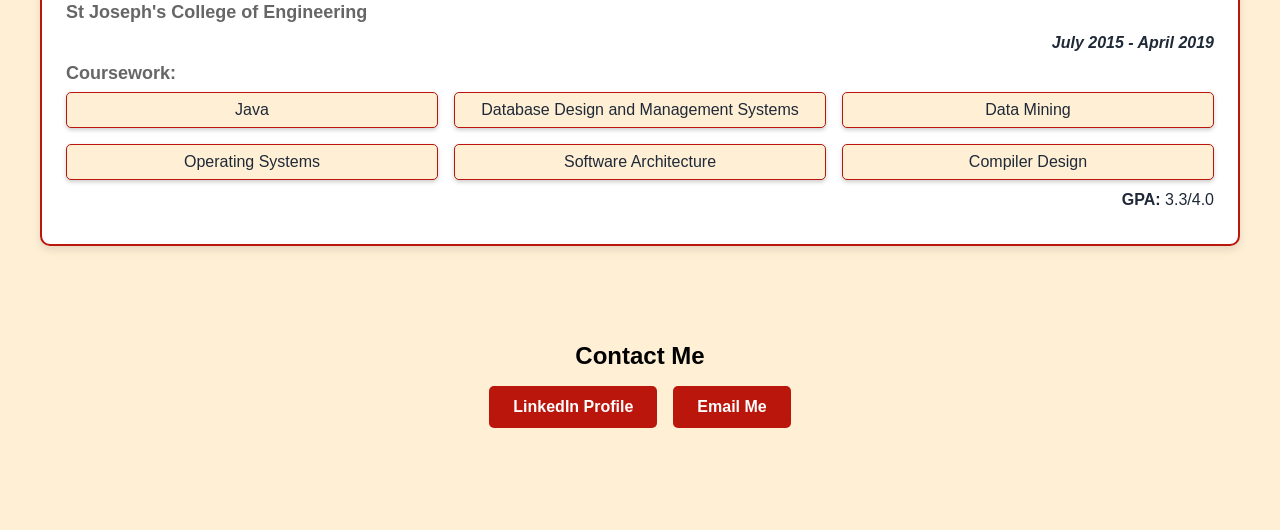
==== commit 2eb3b413: "Update job title in index.html" ====
--- a/index.html
+++ b/index.html
@@ -44,7 +44,7 @@
           <h1 class="title">
             I'm Vishal Anton<br />
         </h1>
-          <h3 class="job">Data Engineer @Local Grown Salads</h3>
+          <h3 class="job">Data Engineer @UNC School of Government</h3>
           <p class="description">
             <!-- Passionate and detail-oriented Data & Analytics professional with a strong commitment to transforming complex challenges into innovative solutions. I hold a Master's in Information Technology from UNC Charlotte and bring three years of hands-on experience in business operations and analytics. My expertise spans data visualization, cloud computing, and machine learning, with a proven track record of driving business growth through data-driven insights. I am actively seeking full-time opportunities where I can apply my analytical mindset and technical skills to create impactful solutions. -->
             Accomplished Data Engineer/Analyst with expertise in SQL, ETL, and cloud-based data architectures using AWS, Azure, 
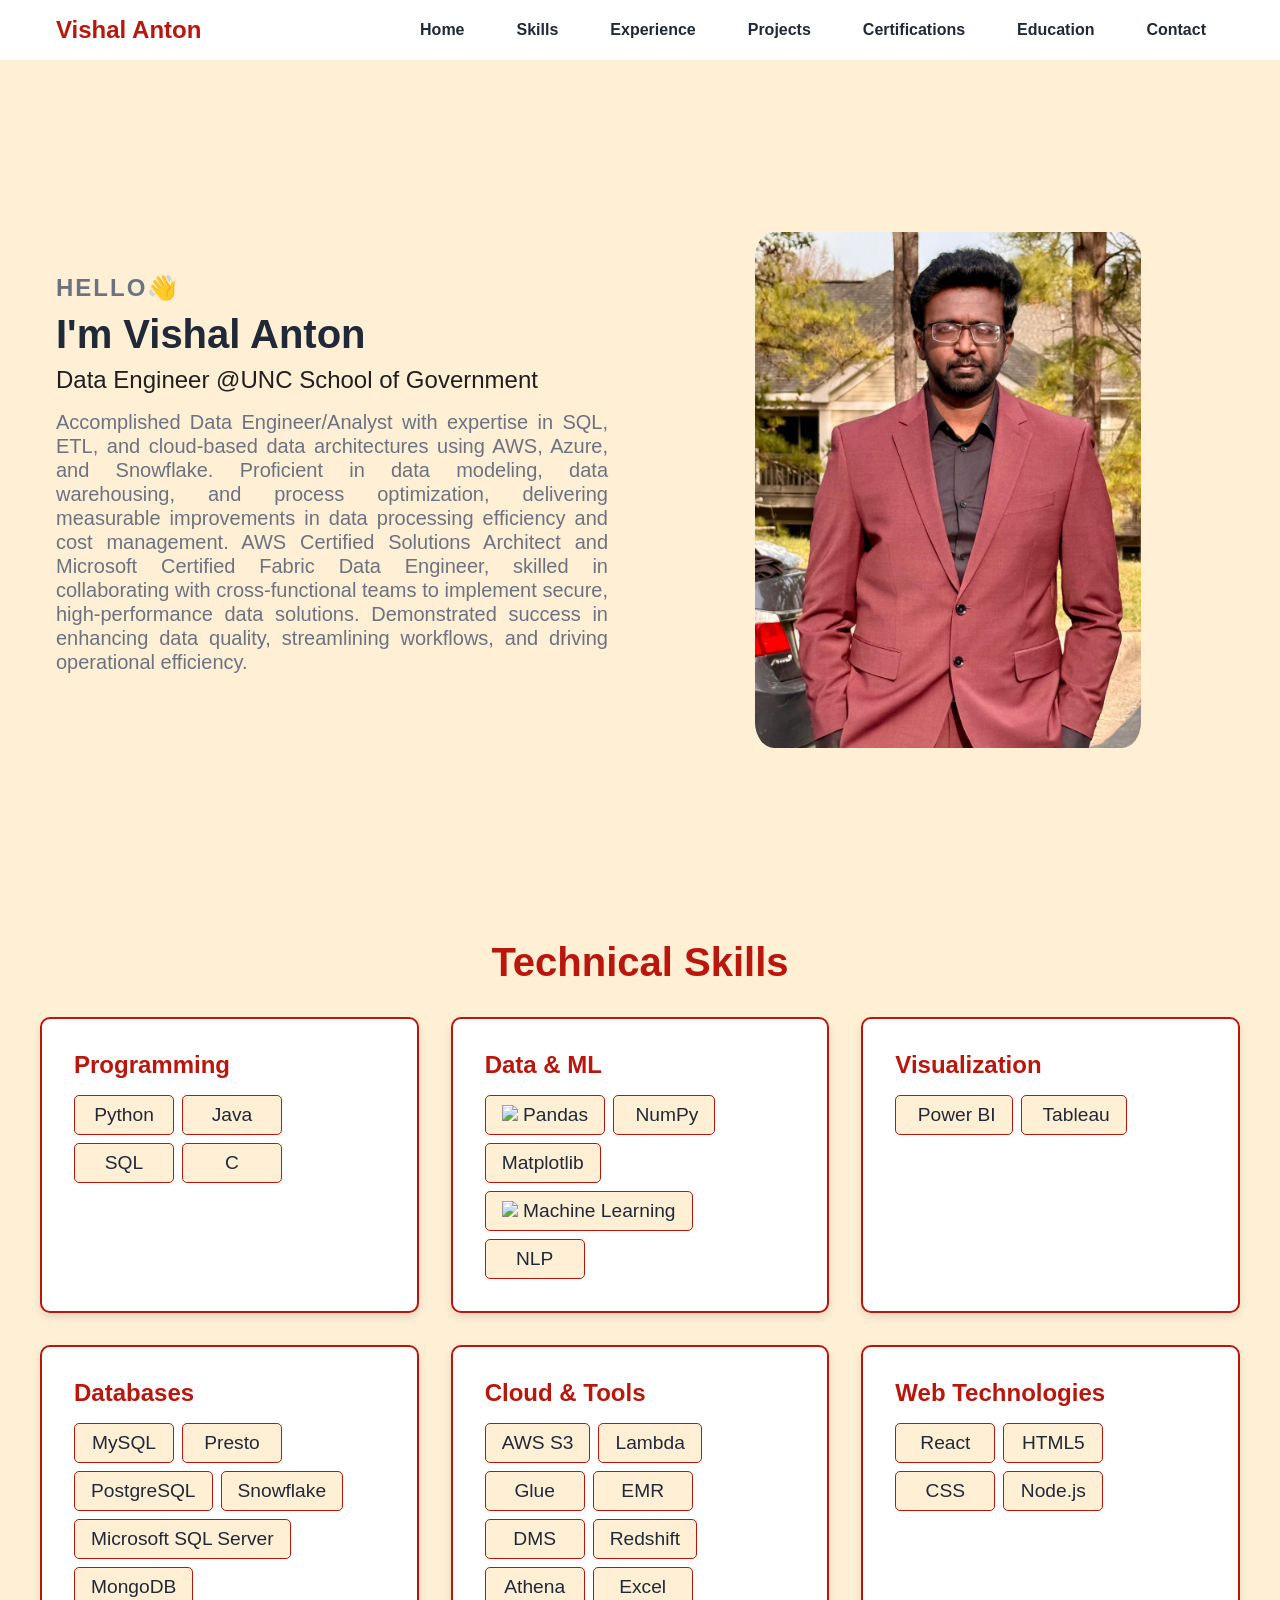
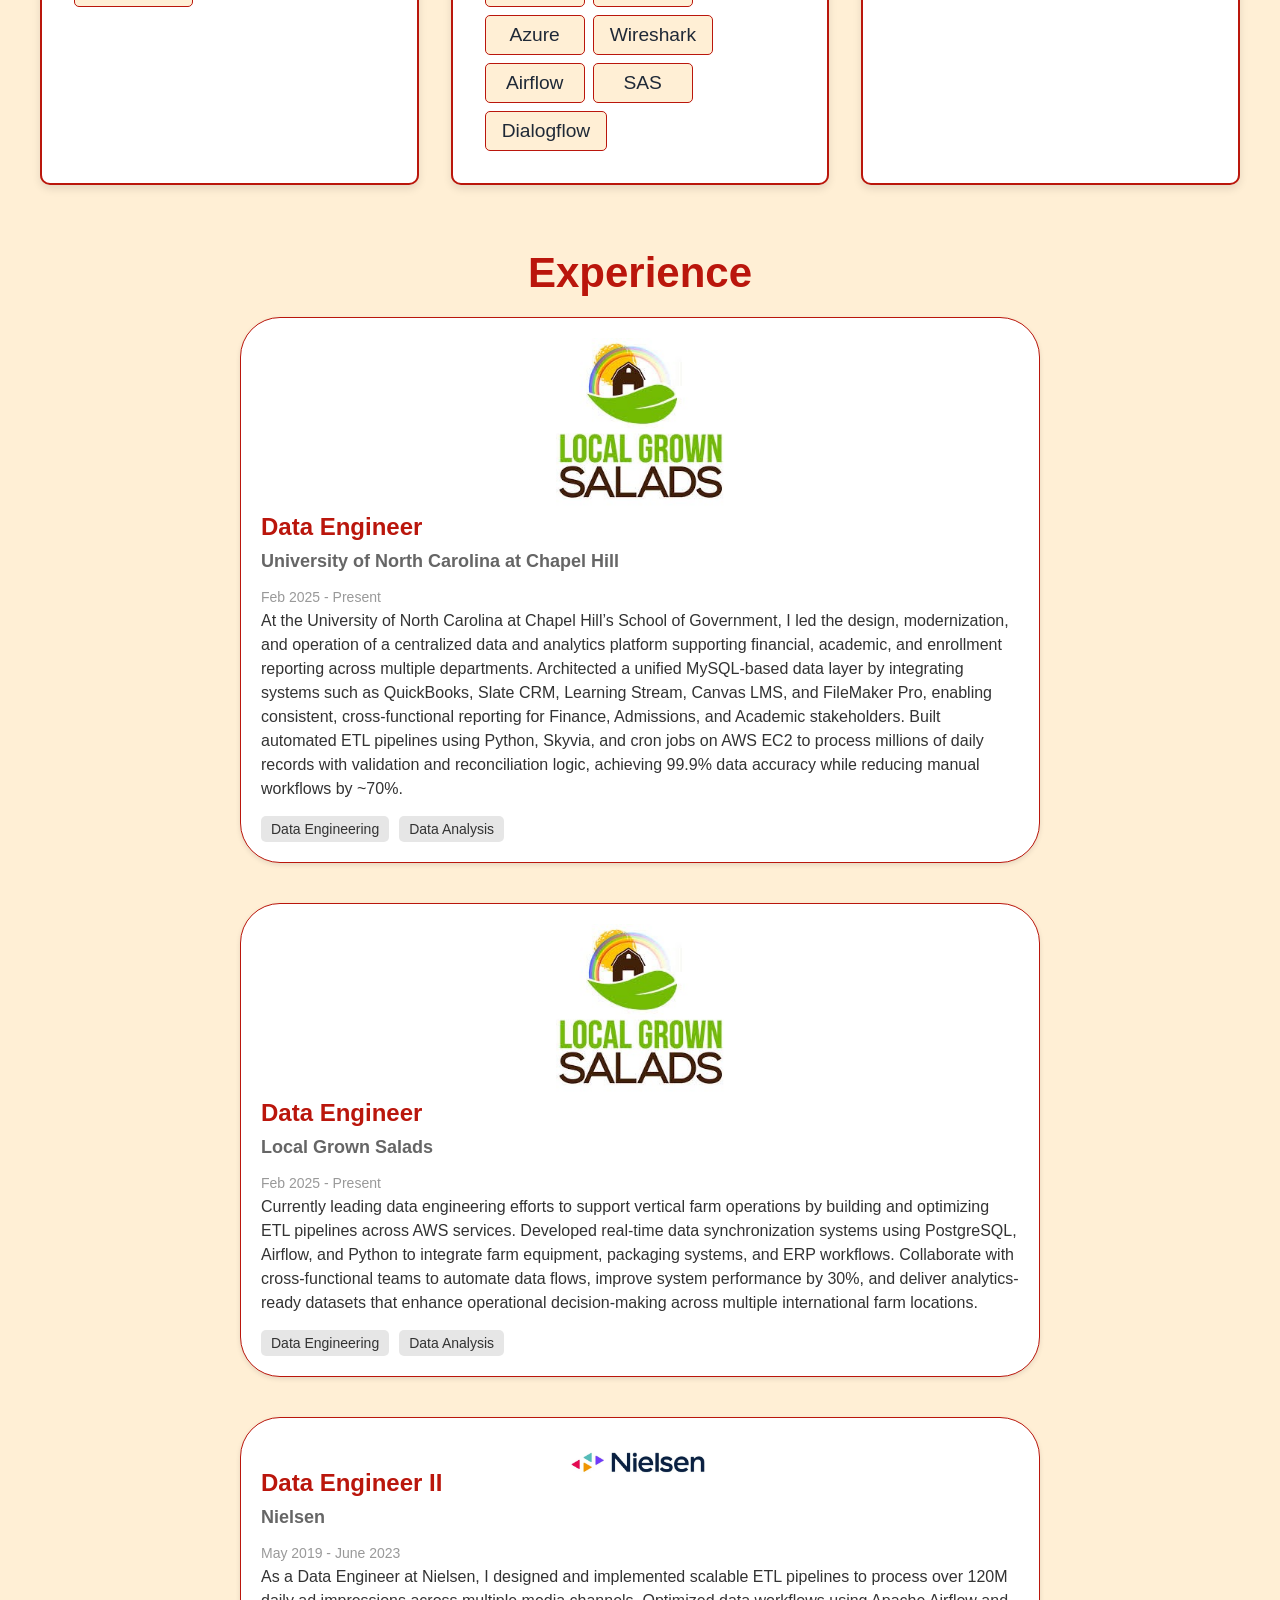
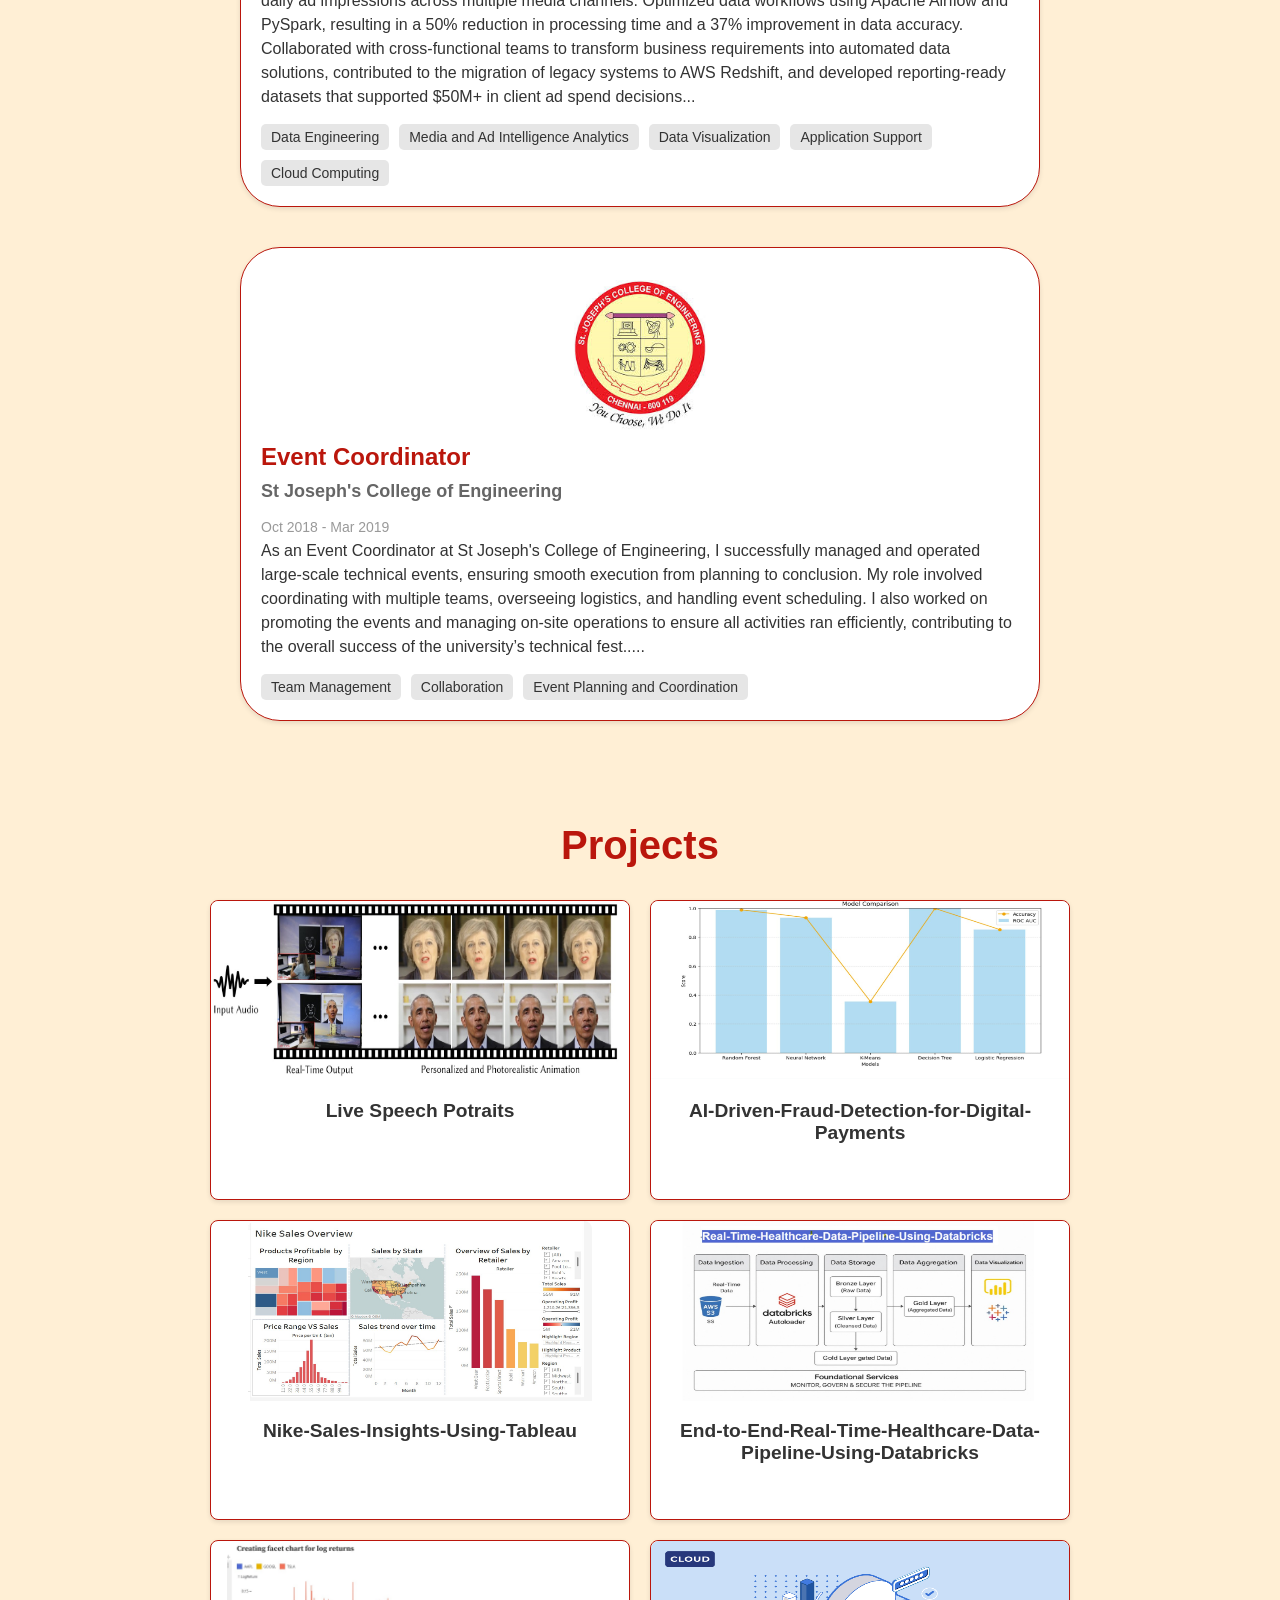
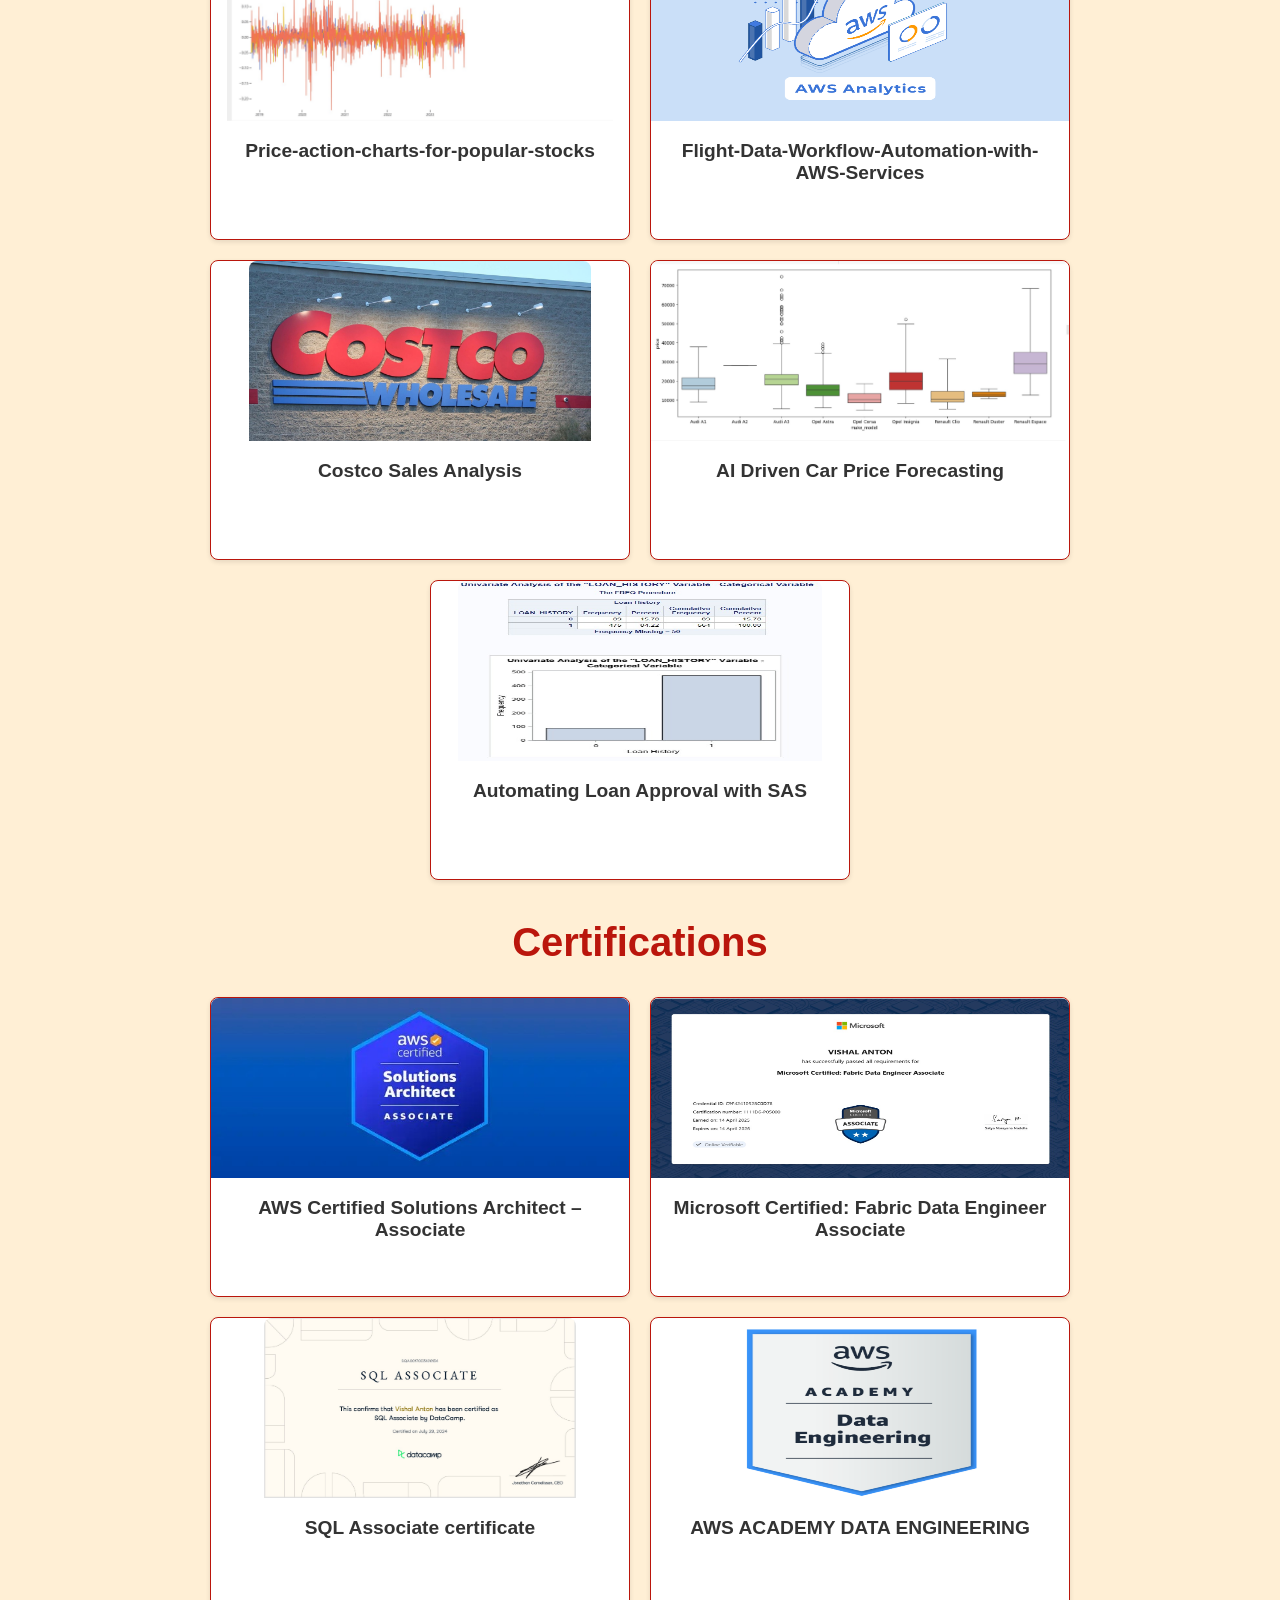
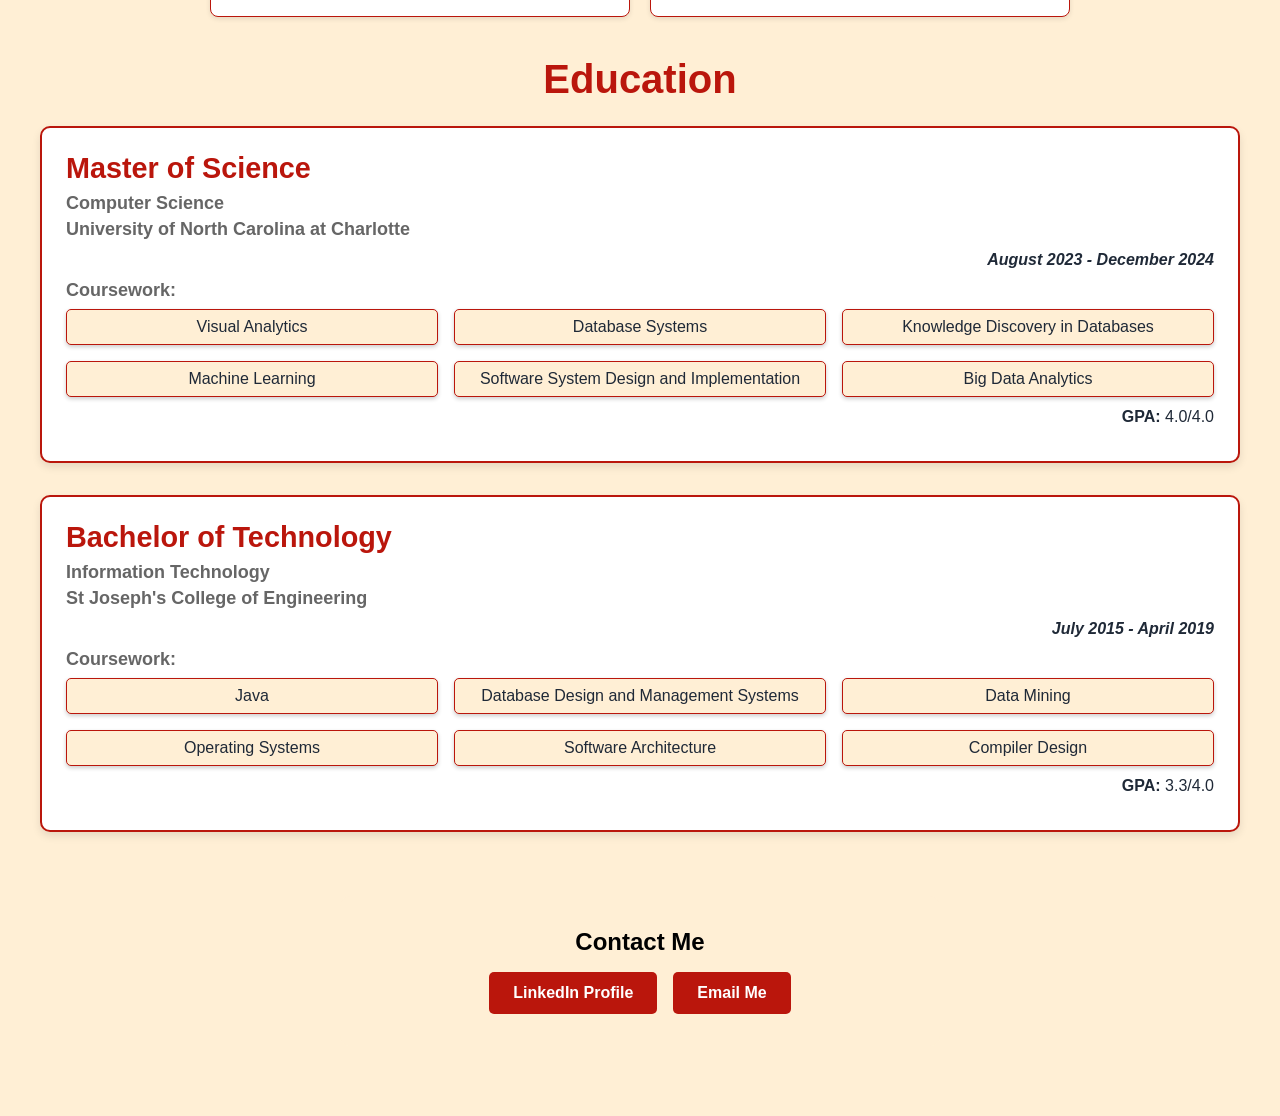
==== commit 773516ad: "Update experience section with Data Engineer roles Added experience details for Data Engineer roles " ====
--- a/index.html
+++ b/index.html
@@ -237,6 +237,32 @@
     <section id="experience" class="experience-section">
       <h2>Experience</h2>
 
+		
+      <div class="timeline">
+        <!-- First Role -->
+        <div class="timeline-item">
+          <div class="icon">
+            <img style="border-radius: 0; width: 6em;" src="lgs.jpg" alt="University Of North Carolina at Chapel Hill" />
+          </div>
+          <div class="timeline-content">
+            <h3>Data Engineer</h3>
+            <h4>University of North Carolina at Chapel Hill</h4>
+            <span class="date">Feb 2025 - Present</span>
+            <p>
+ 			  At the University of North Carolina at Chapel Hill’s School of Government, I led the design, modernization, and operation of a centralized data and 
+              analytics platform supporting financial, academic, and enrollment reporting across multiple departments. 
+              Architected a unified MySQL-based data layer by integrating systems such as QuickBooks, Slate CRM, Learning Stream, Canvas LMS, and FileMaker Pro, enabling 
+              consistent, cross-functional reporting for Finance, Admissions, and Academic stakeholders. Built automated ETL pipelines using Python, Skyvia, and cron jobs 
+              on AWS EC2 to process millions of daily records with validation and reconciliation logic, achieving 99.9% data accuracy while reducing manual workflows by ~70%. 
+            </p>
+            <ul class="skills">
+              <li class="skill-box">Data Engineering</li>
+              <li class="skill-box">Data Analysis</li>
+            </ul>
+          </div>
+        </div>
+		  
+		
       <div class="timeline">
         <!-- First Role -->
         <div class="timeline-item">
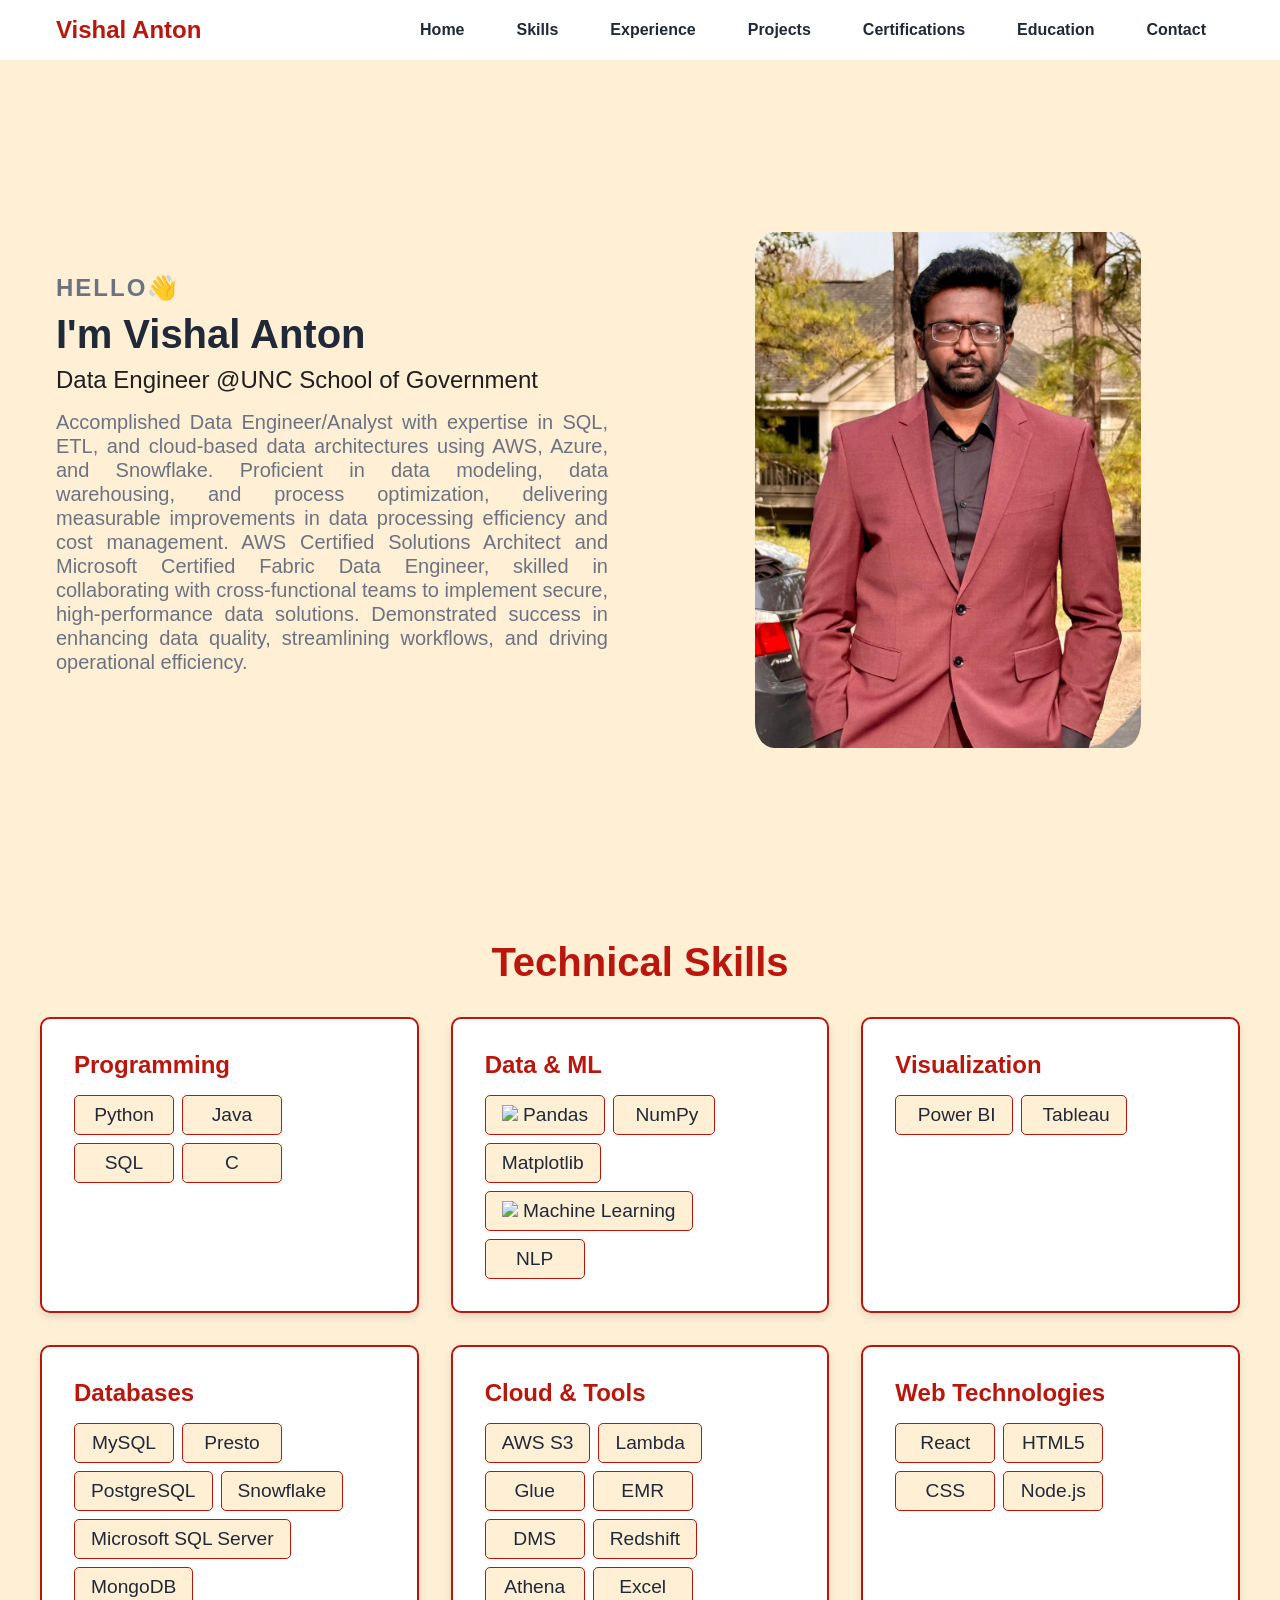
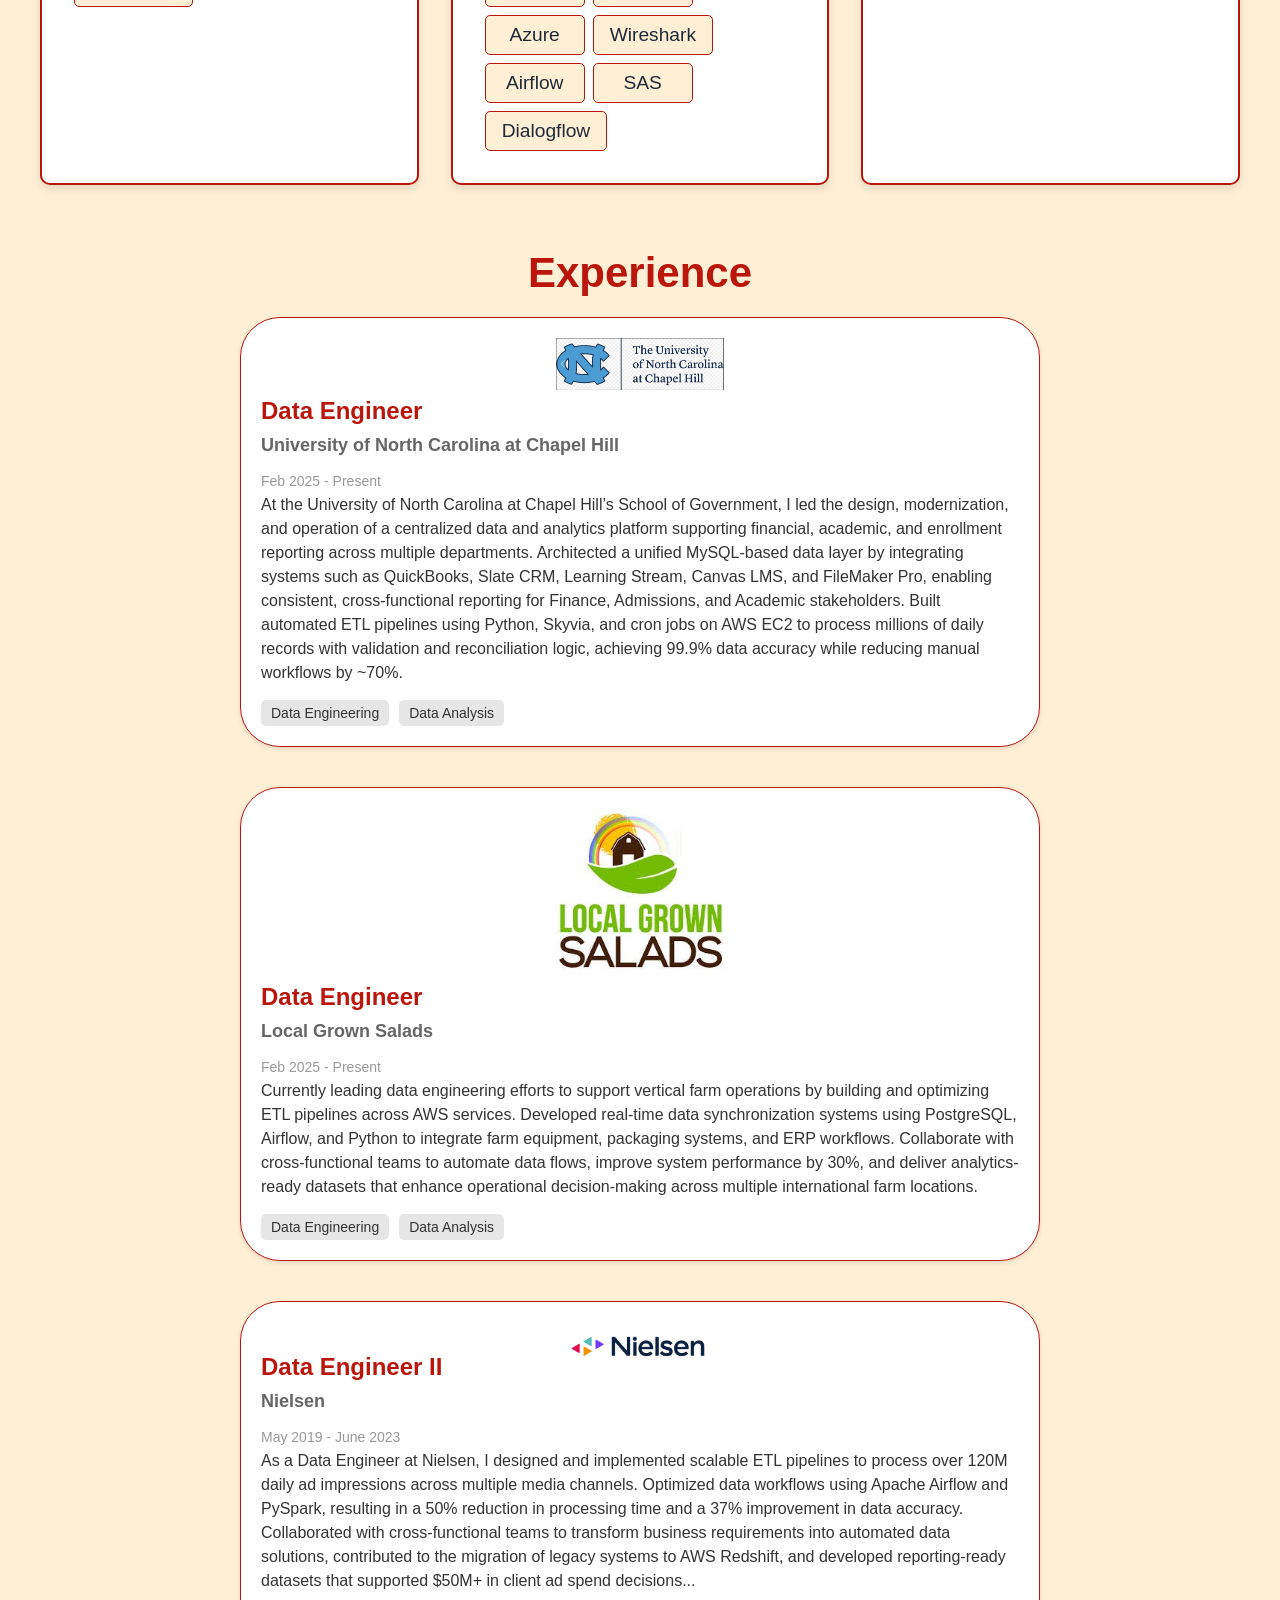
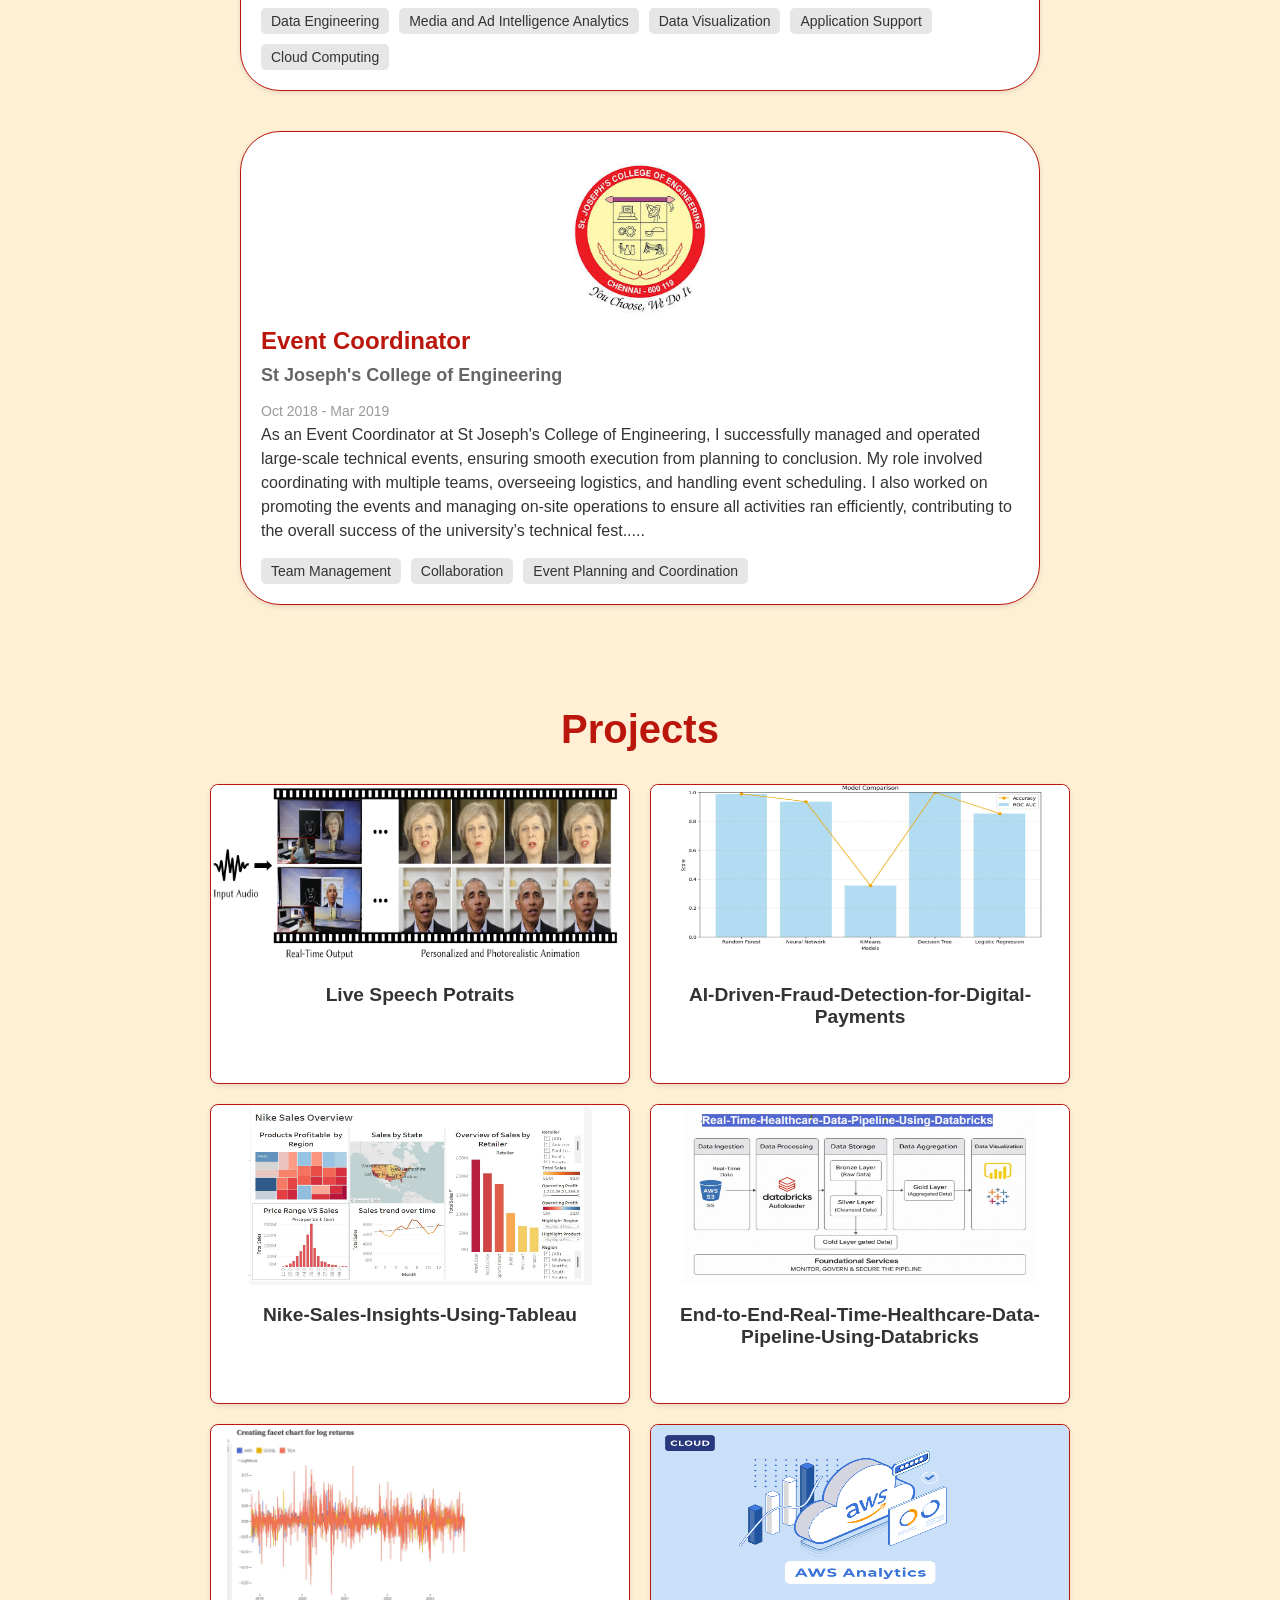
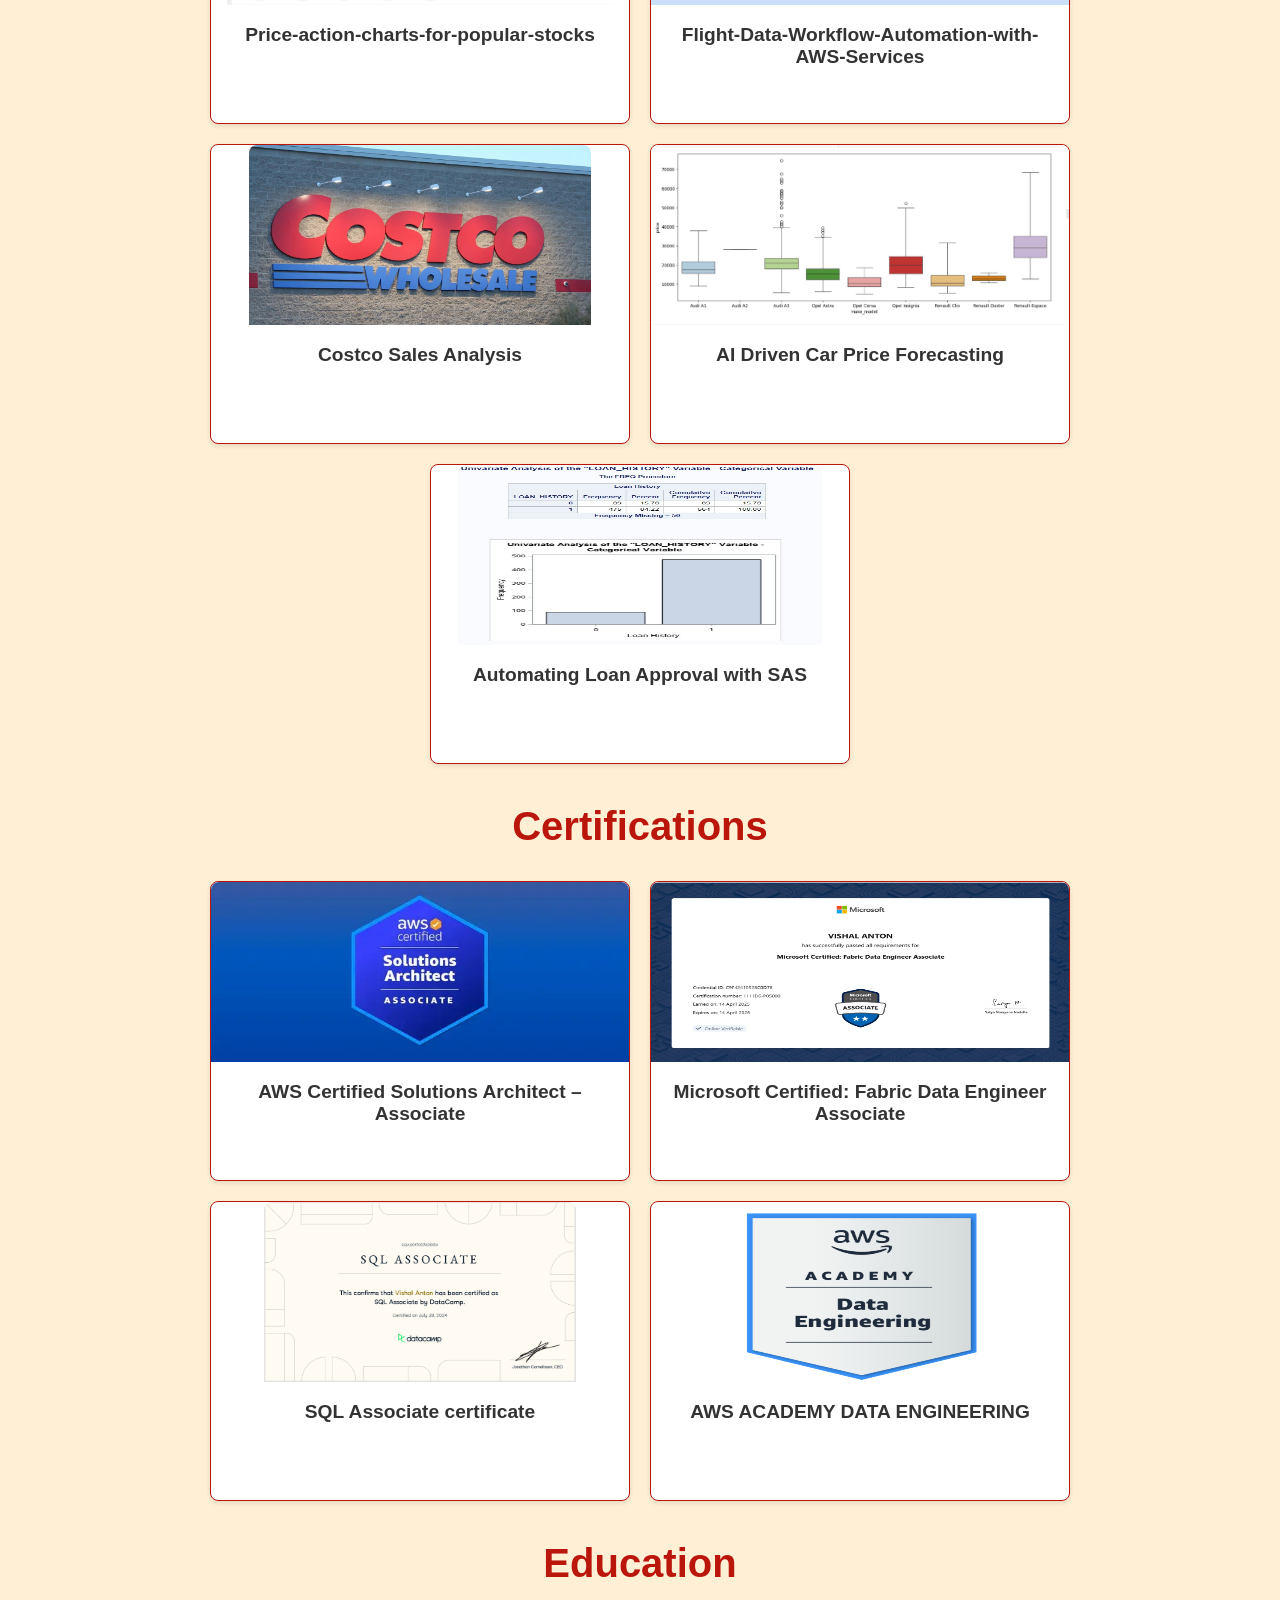
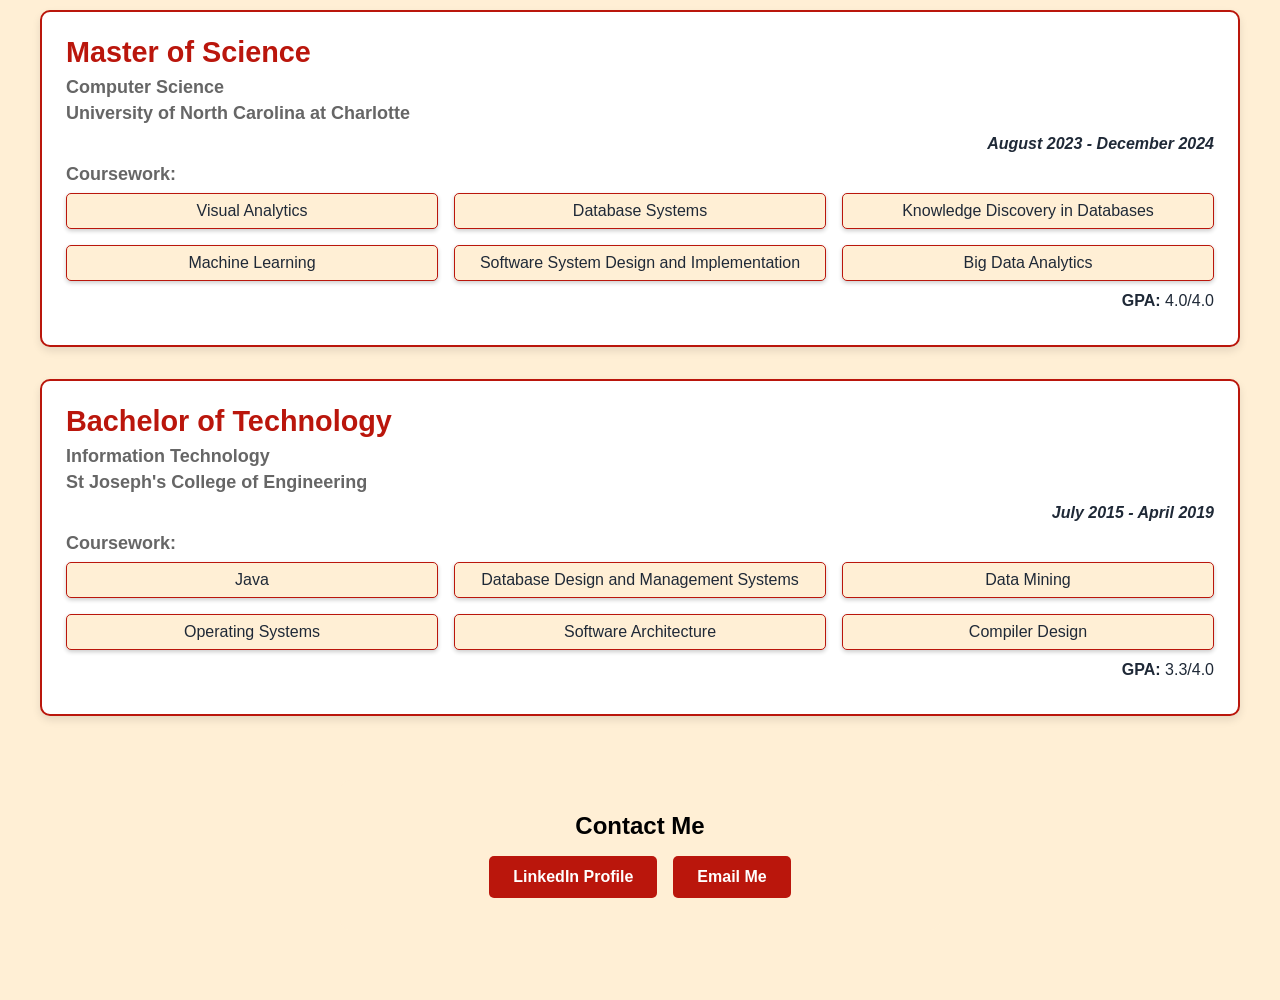
==== commit ab6c4c7b: "Update image source for University of North Carolina" ====
--- a/index.html
+++ b/index.html
@@ -242,7 +242,7 @@
         <!-- First Role -->
         <div class="timeline-item">
           <div class="icon">
-            <img style="border-radius: 0; width: 6em;" src="lgs.jpg" alt="University Of North Carolina at Chapel Hill" />
+            <img style="border-radius: 0; width: 6em;" src="UNC.jpg" alt="University Of North Carolina at Chapel Hill" />
           </div>
           <div class="timeline-content">
             <h3>Data Engineer</h3>
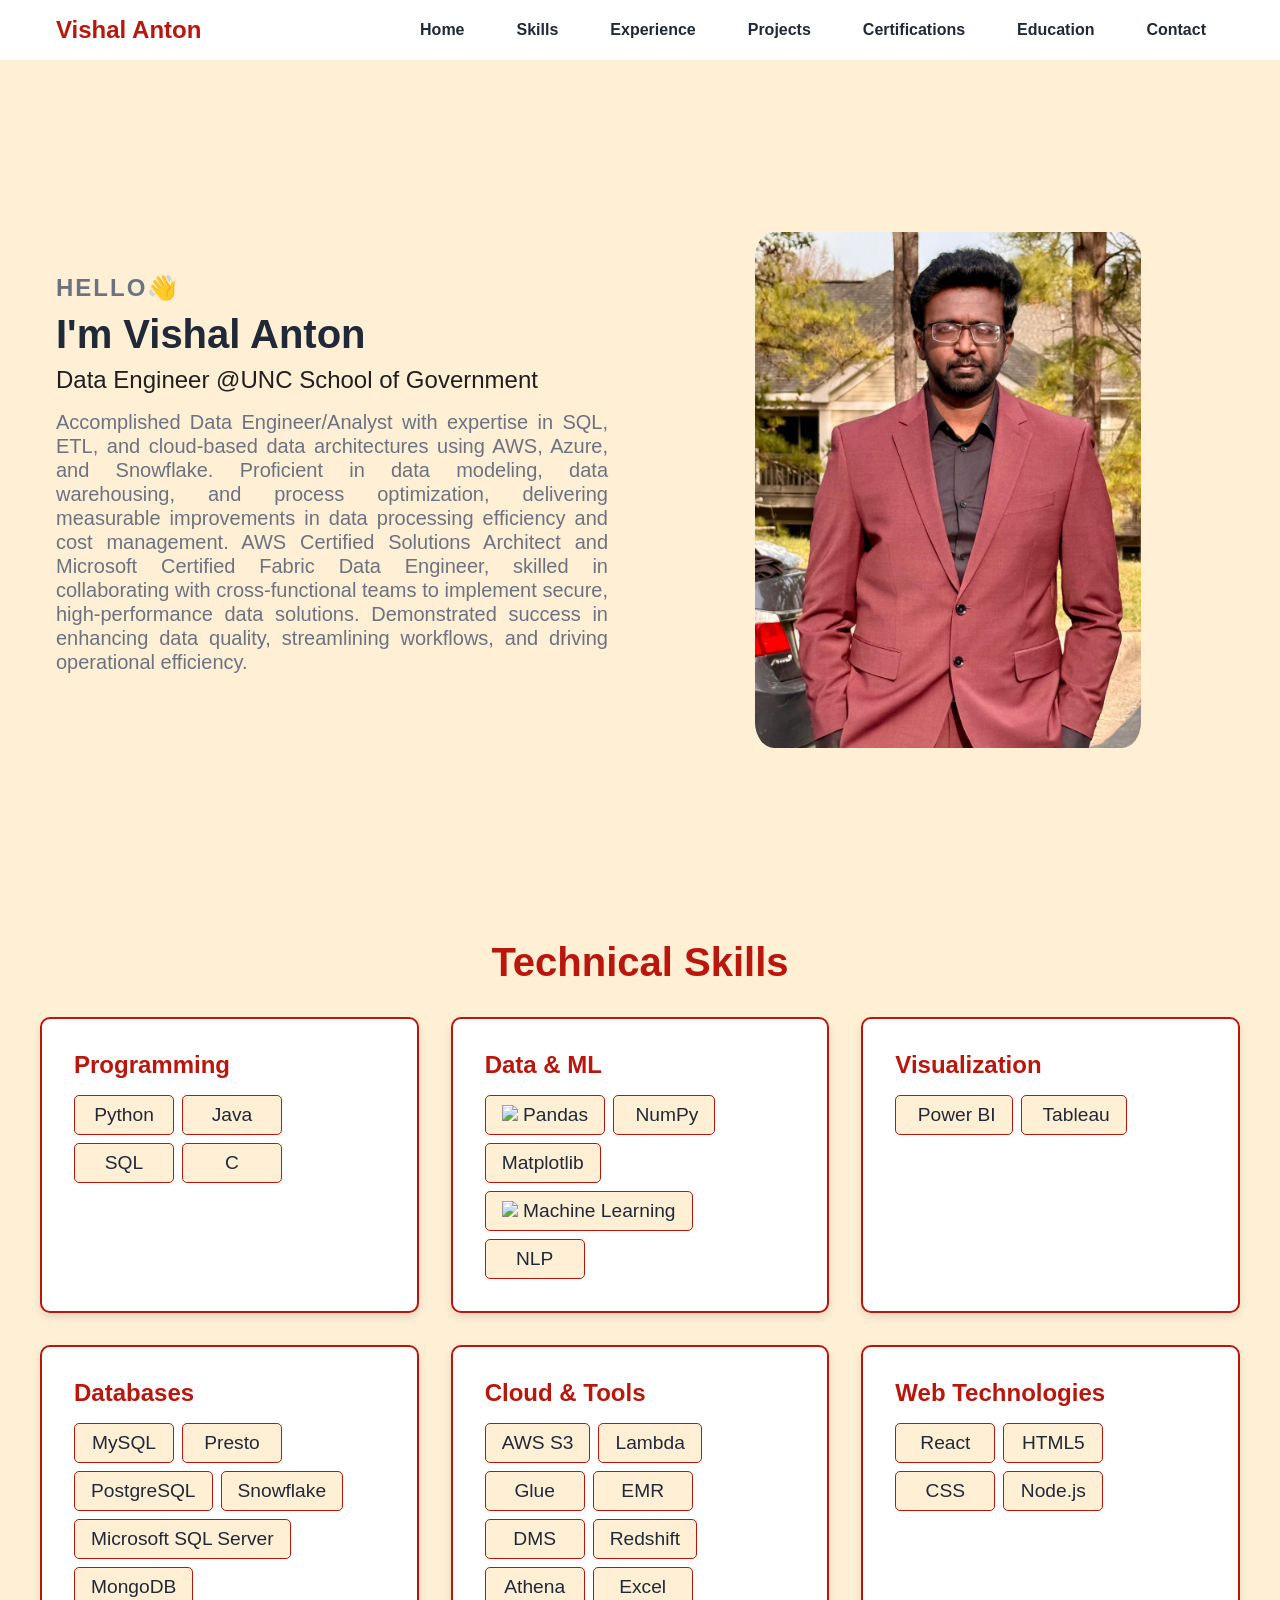
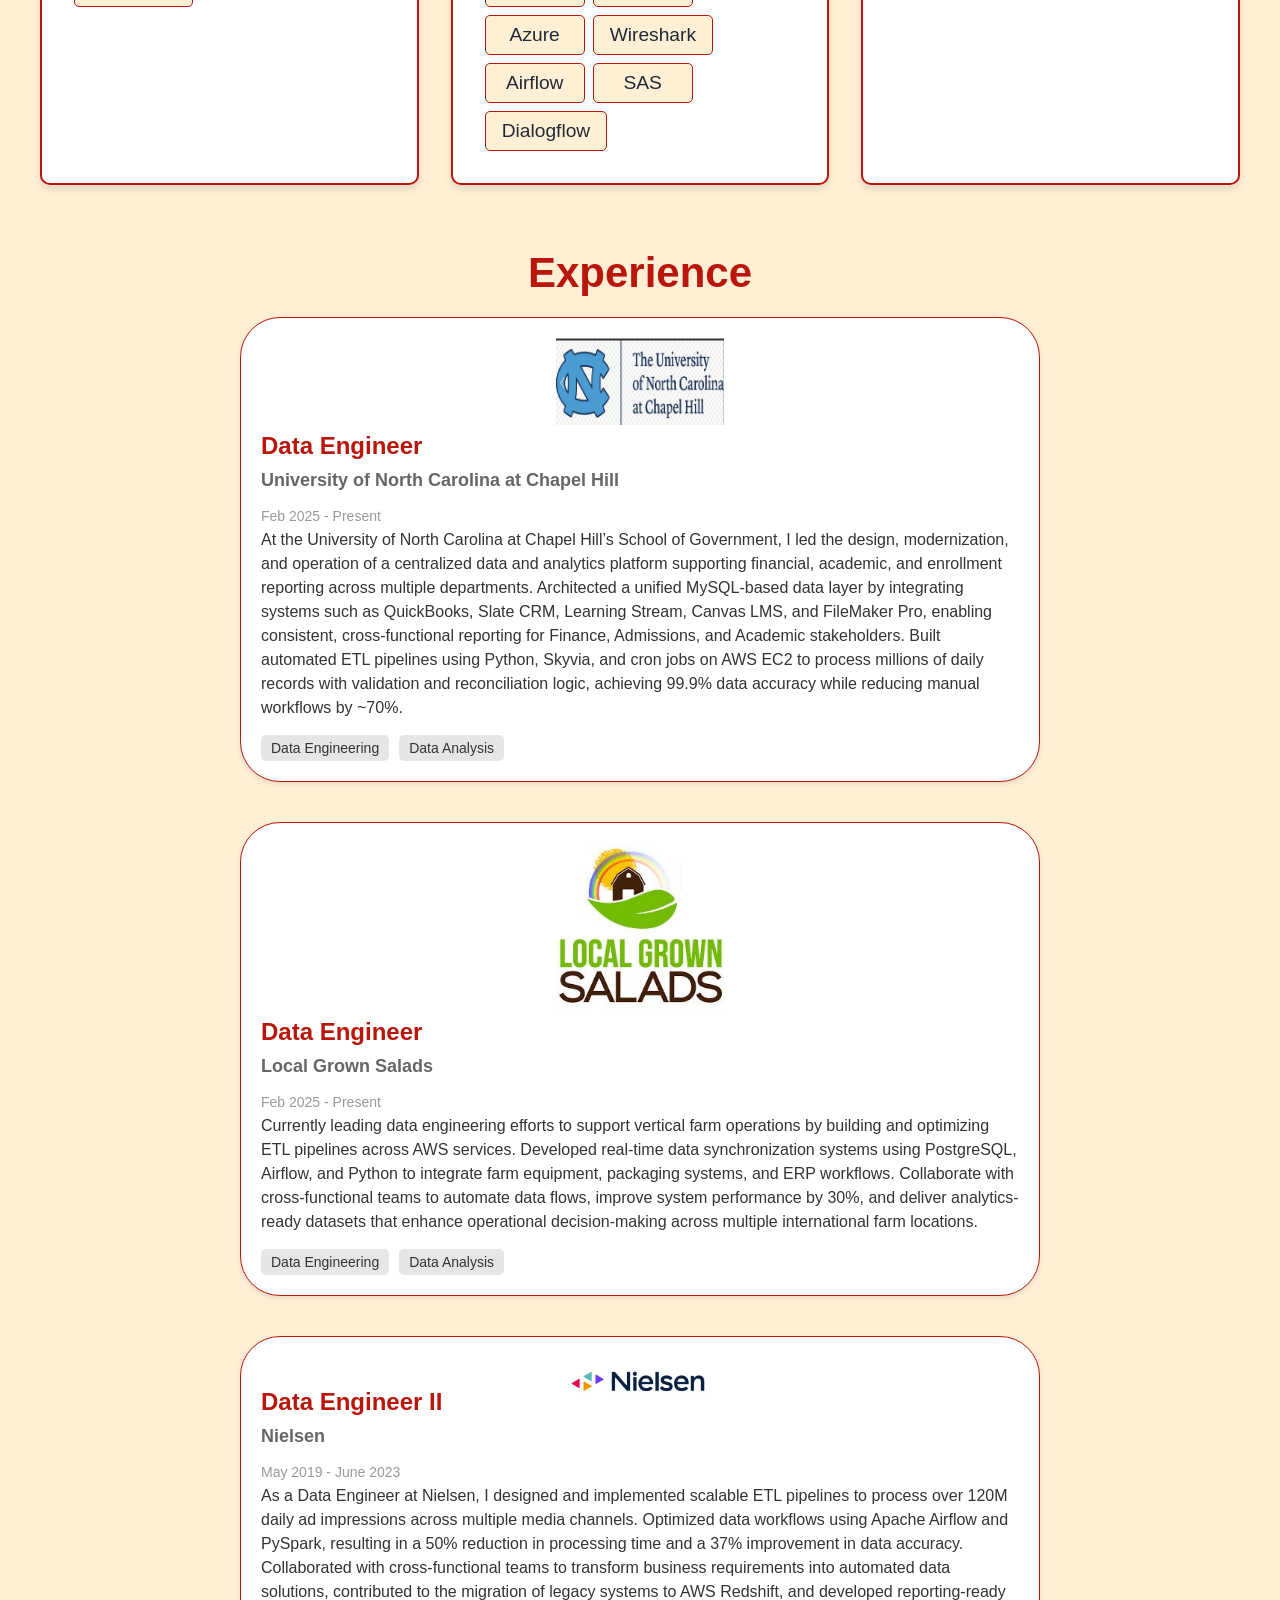
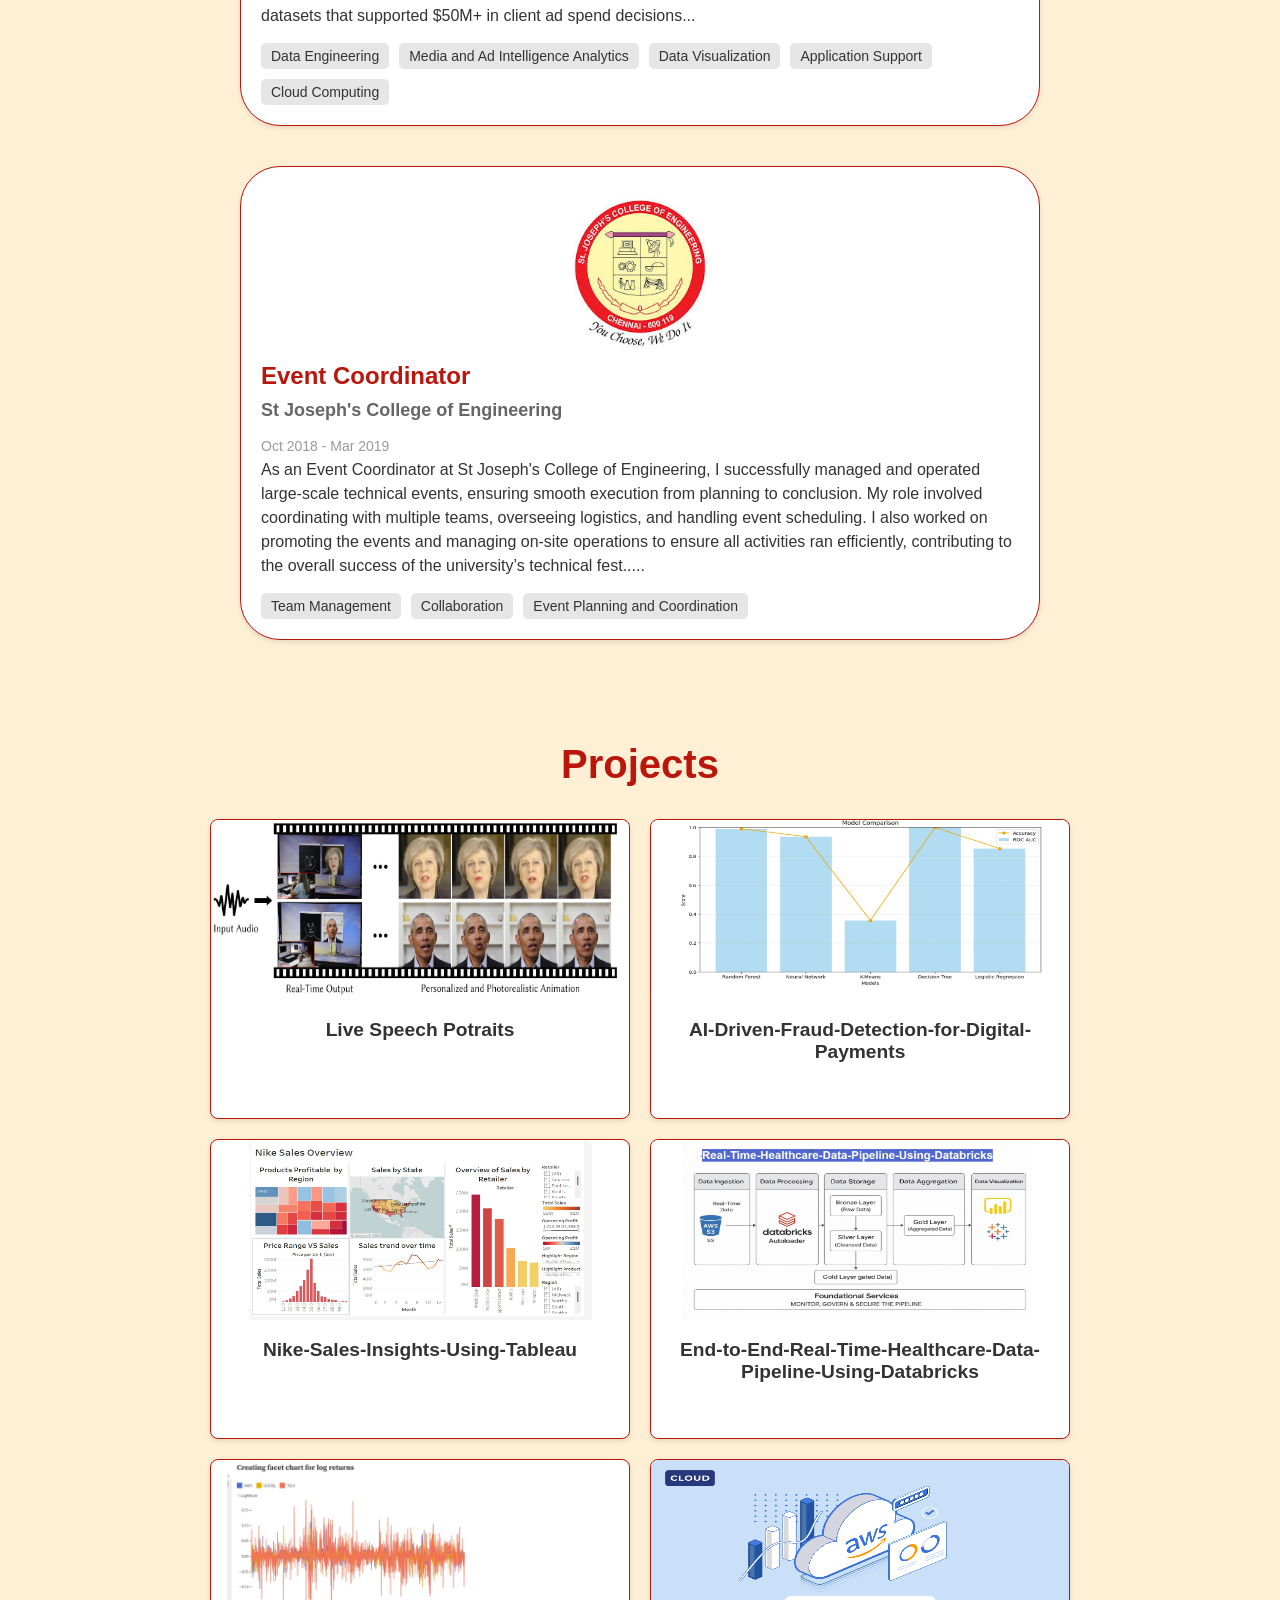
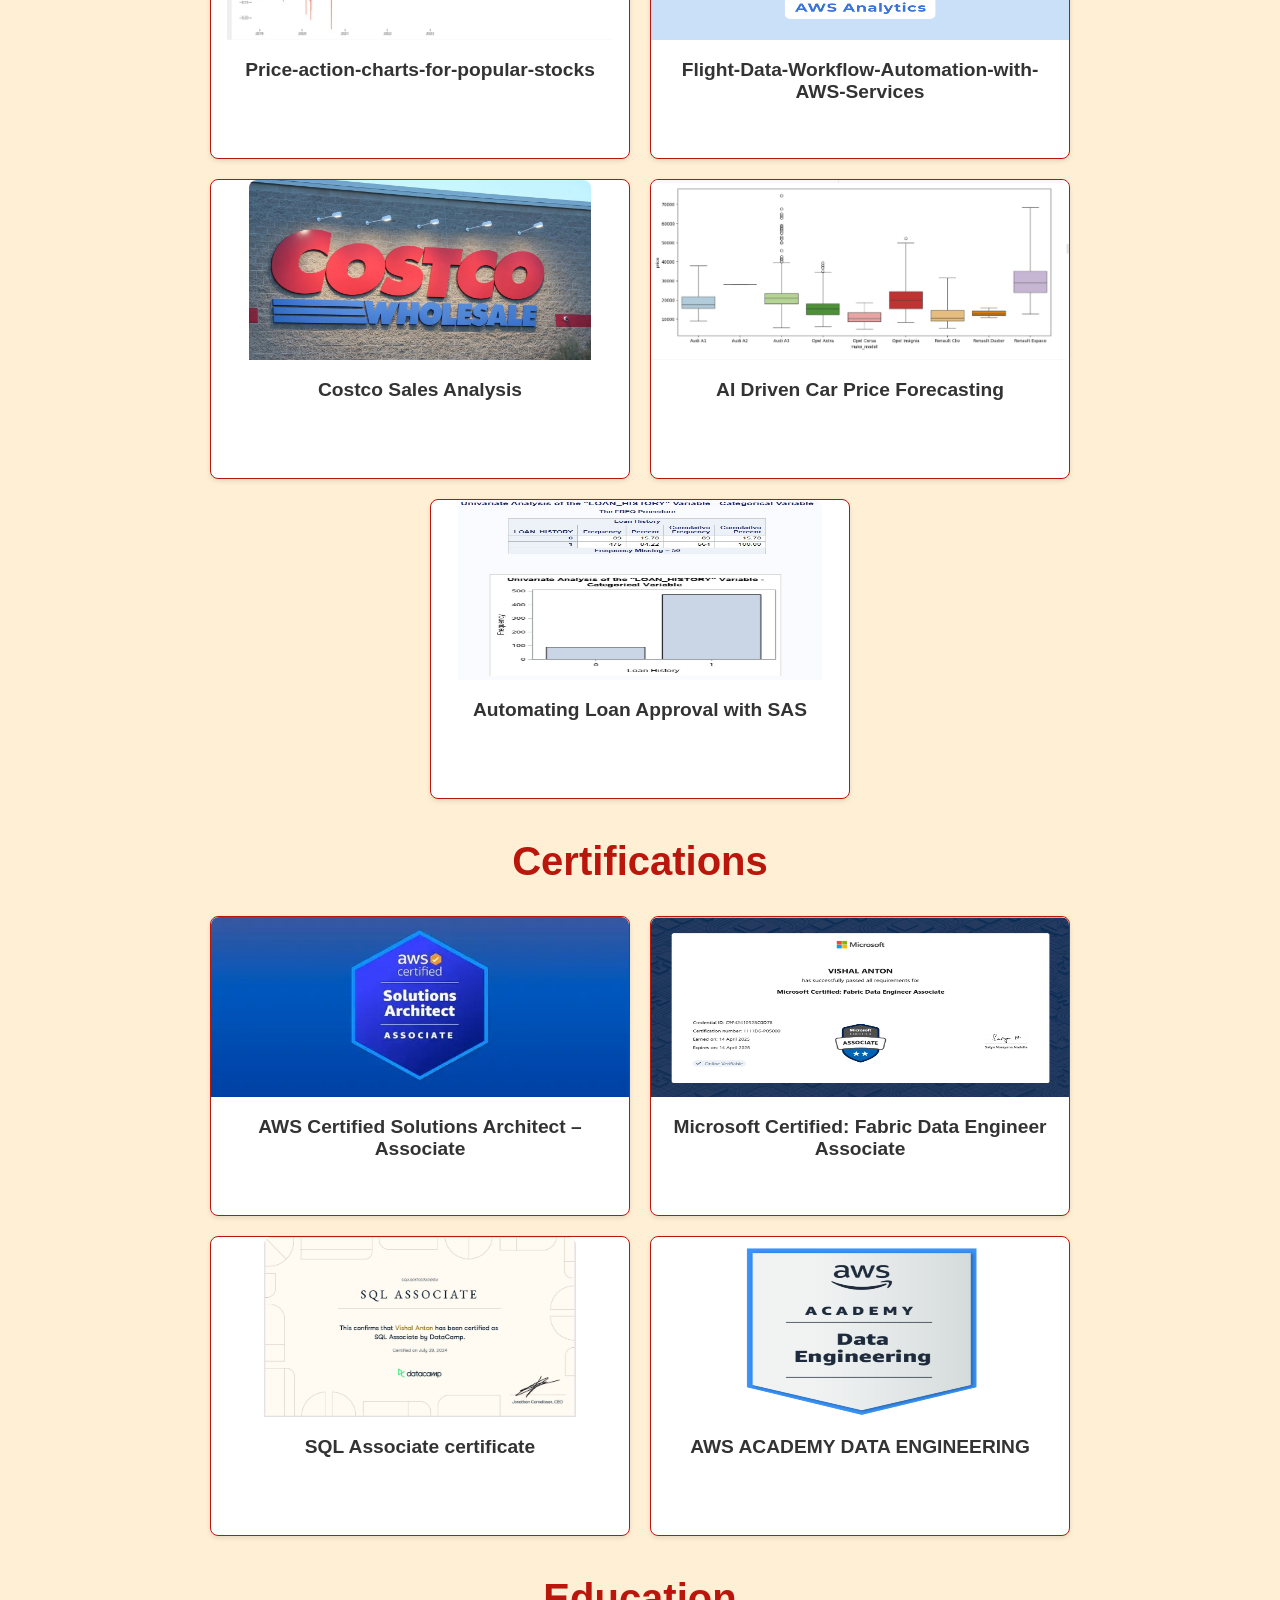
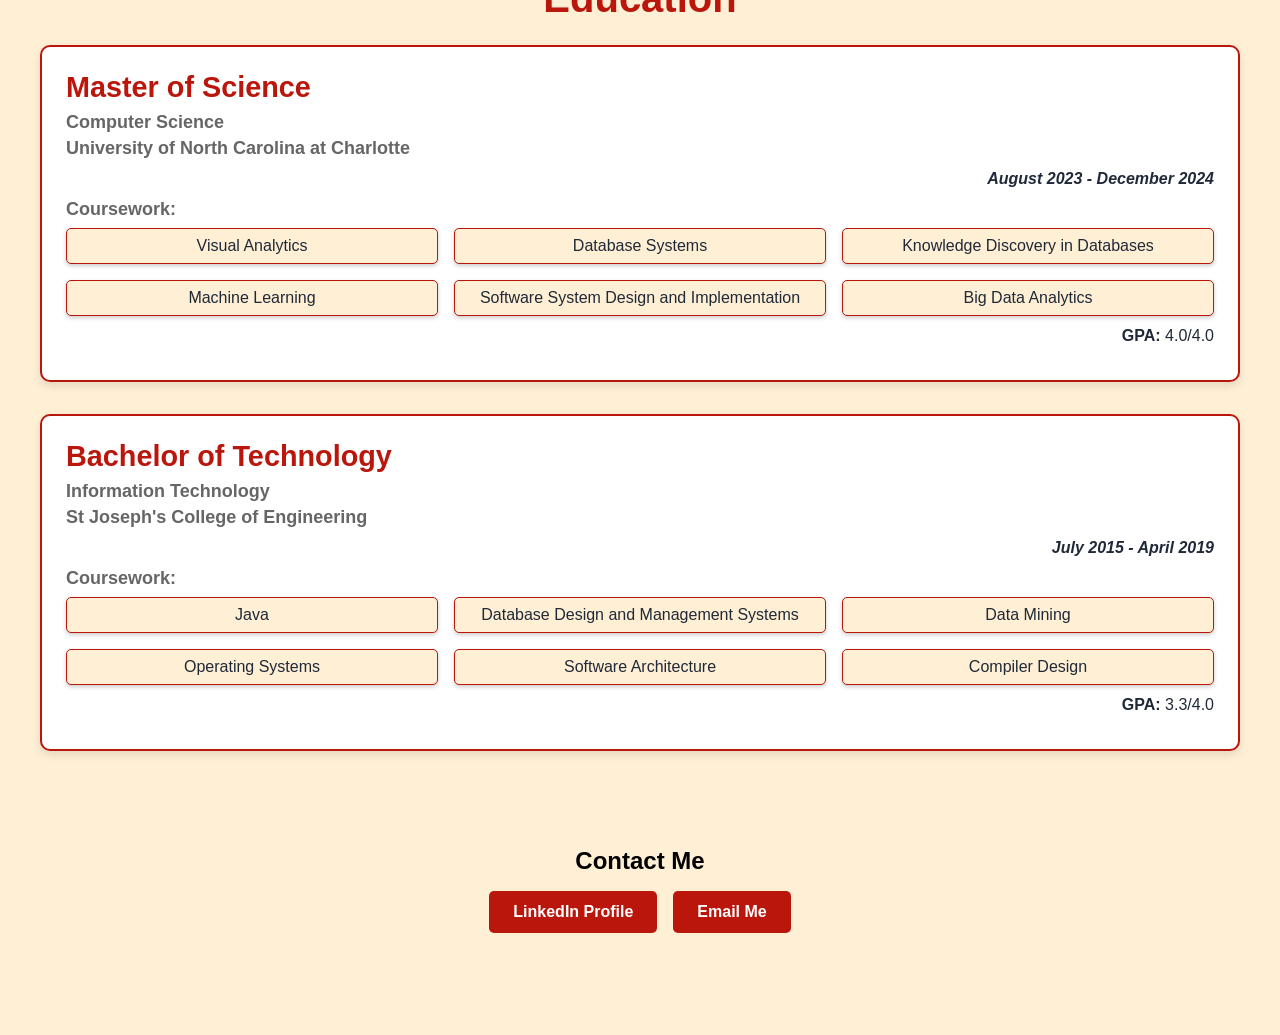
==== commit 8d7944ae: "Update LinkedIn and email contact information" ====
--- a/index.html
+++ b/index.html
@@ -503,8 +503,8 @@
     <section id="contact" style="background-color: var(--extra-light); padding: 2rem; border-radius: 10px; text-align: center; margin: 0px auto 70px auto; width: 80%; max-width: 600px;">
       <h2>Contact Me</h2>
       <div class="contact-buttons">
-        <a href="https://www.linkedin.com/in/vishala20/" target="_blank" class="contact-button">LinkedIn Profile</a>
-        <a href="mailto:vanton.tech@gmail.com" class="contact-button">Email Me</a>
+        <a href="https://www.linkedin.com/in/vishalanton92/" target="_blank" class="contact-button">LinkedIn Profile</a>
+        <a href="mailto:vishalaton18@gmail.com" class="contact-button">Email Me</a>
       </div>
     </section>
     
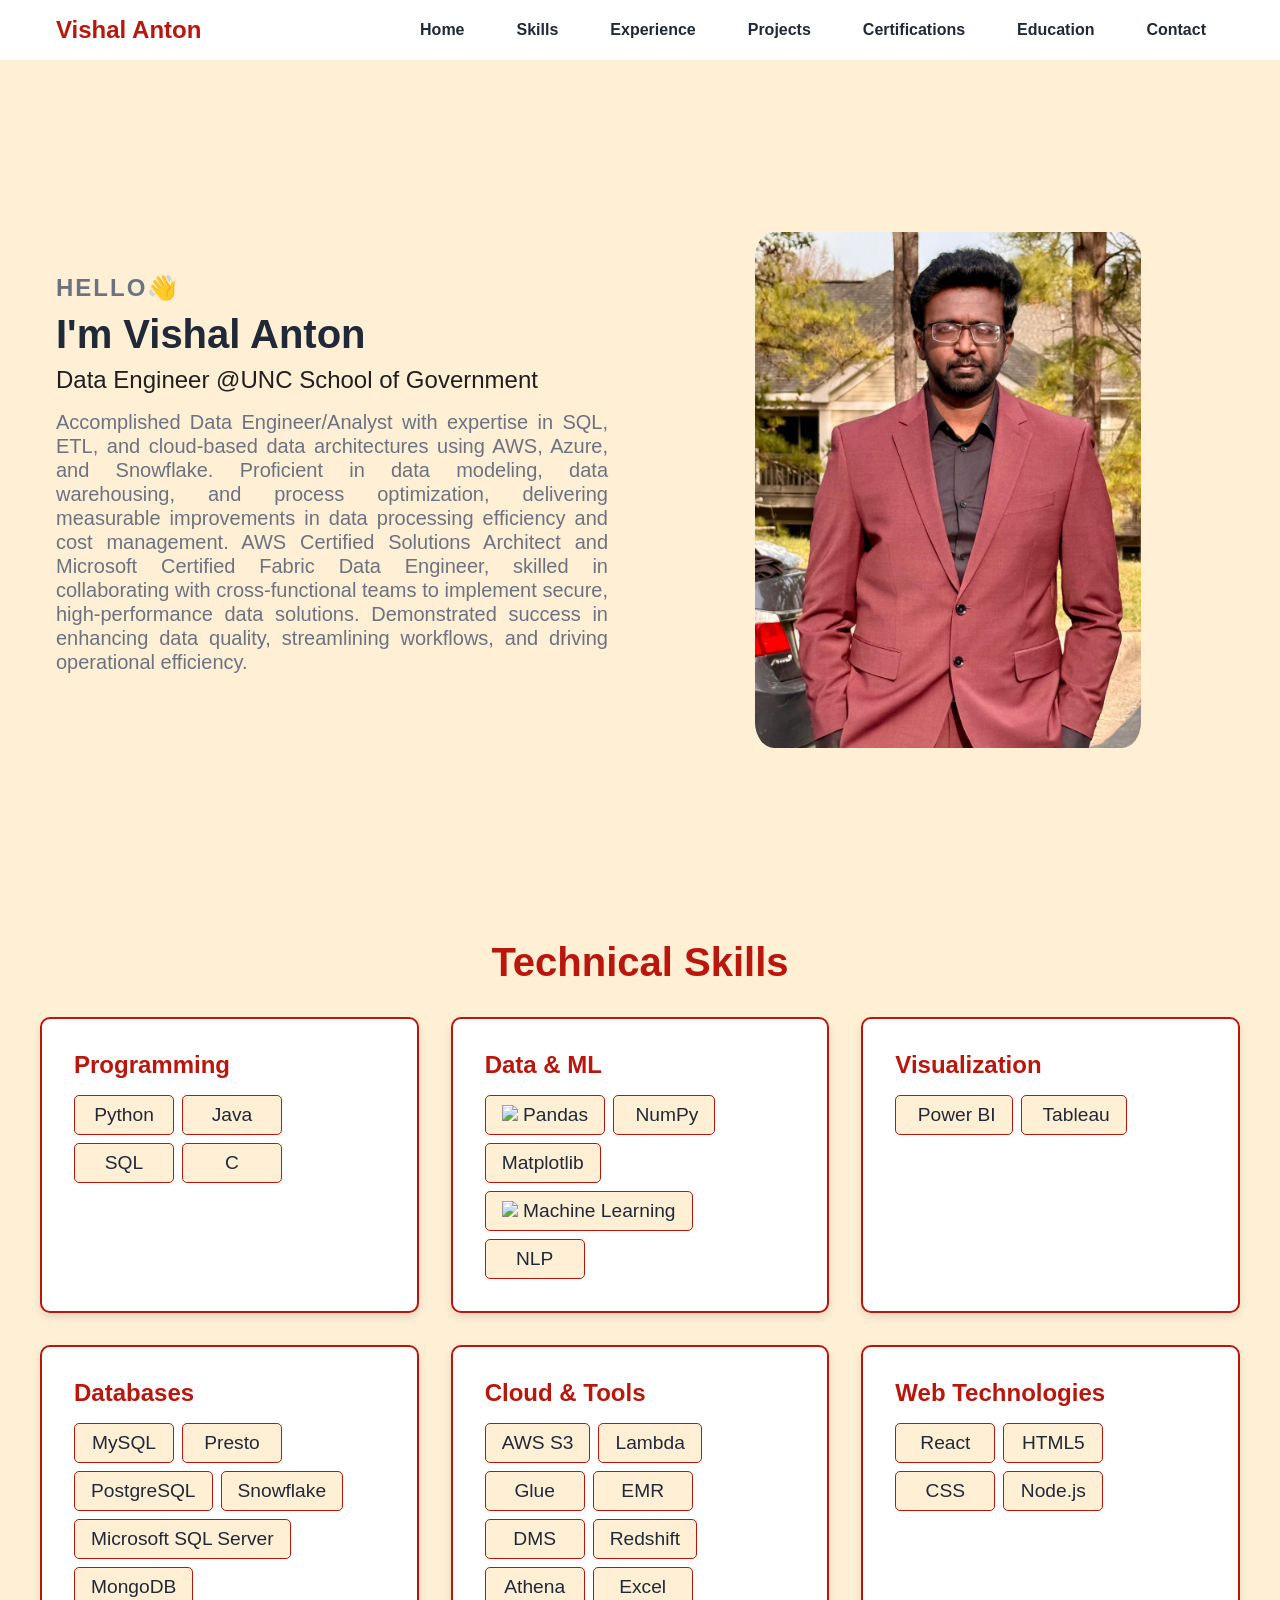
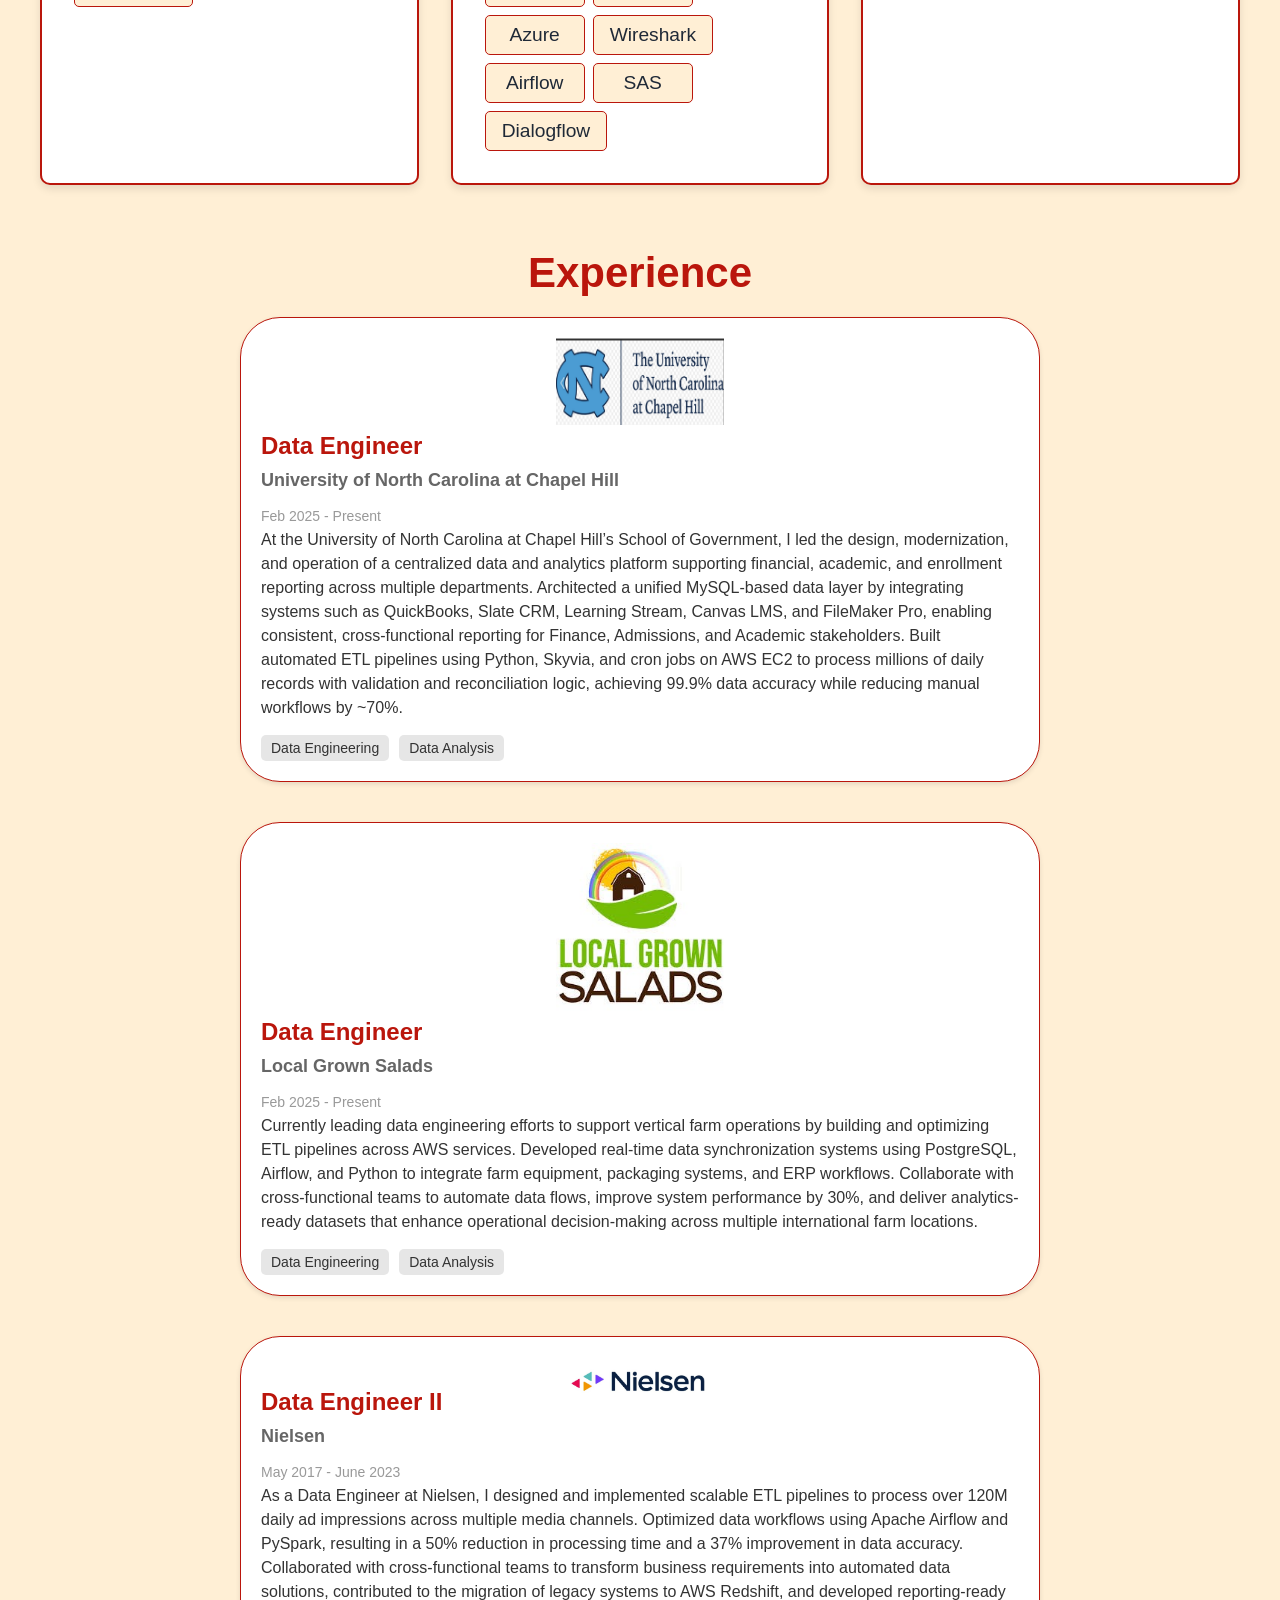
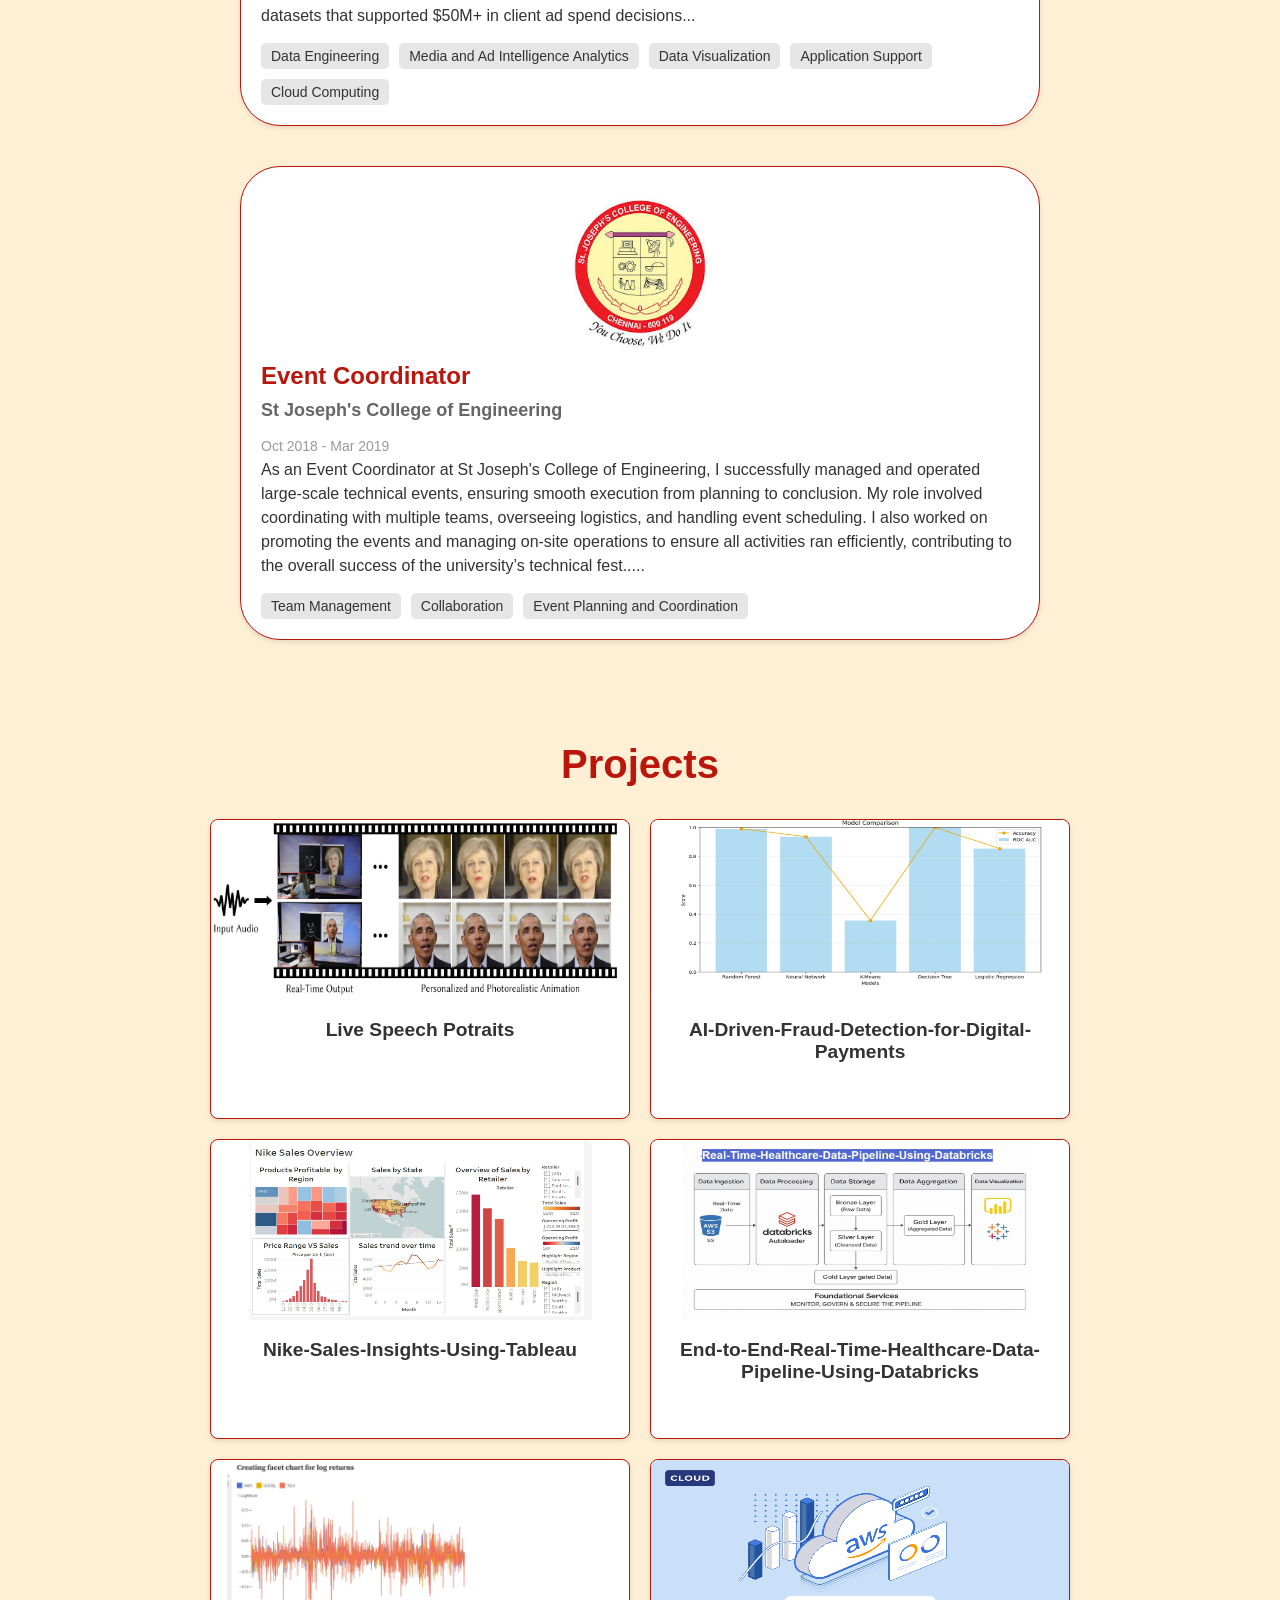
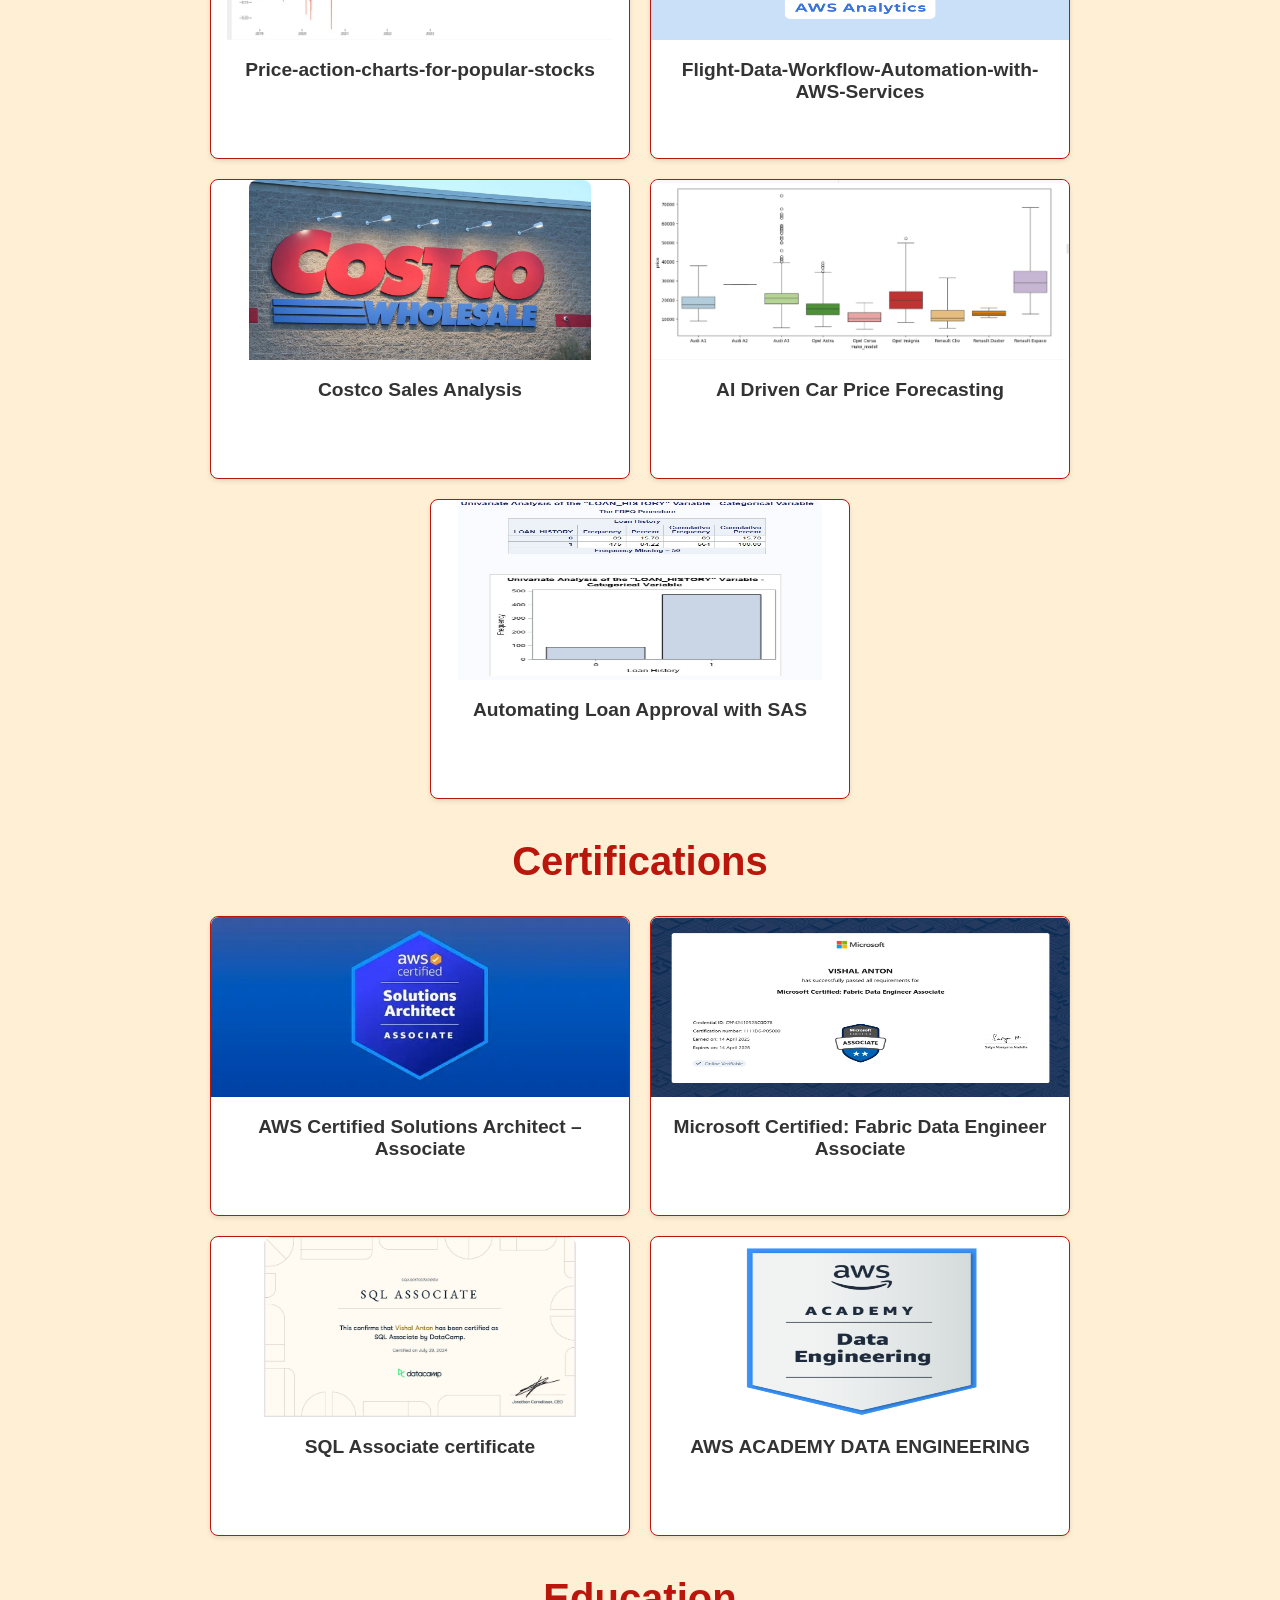
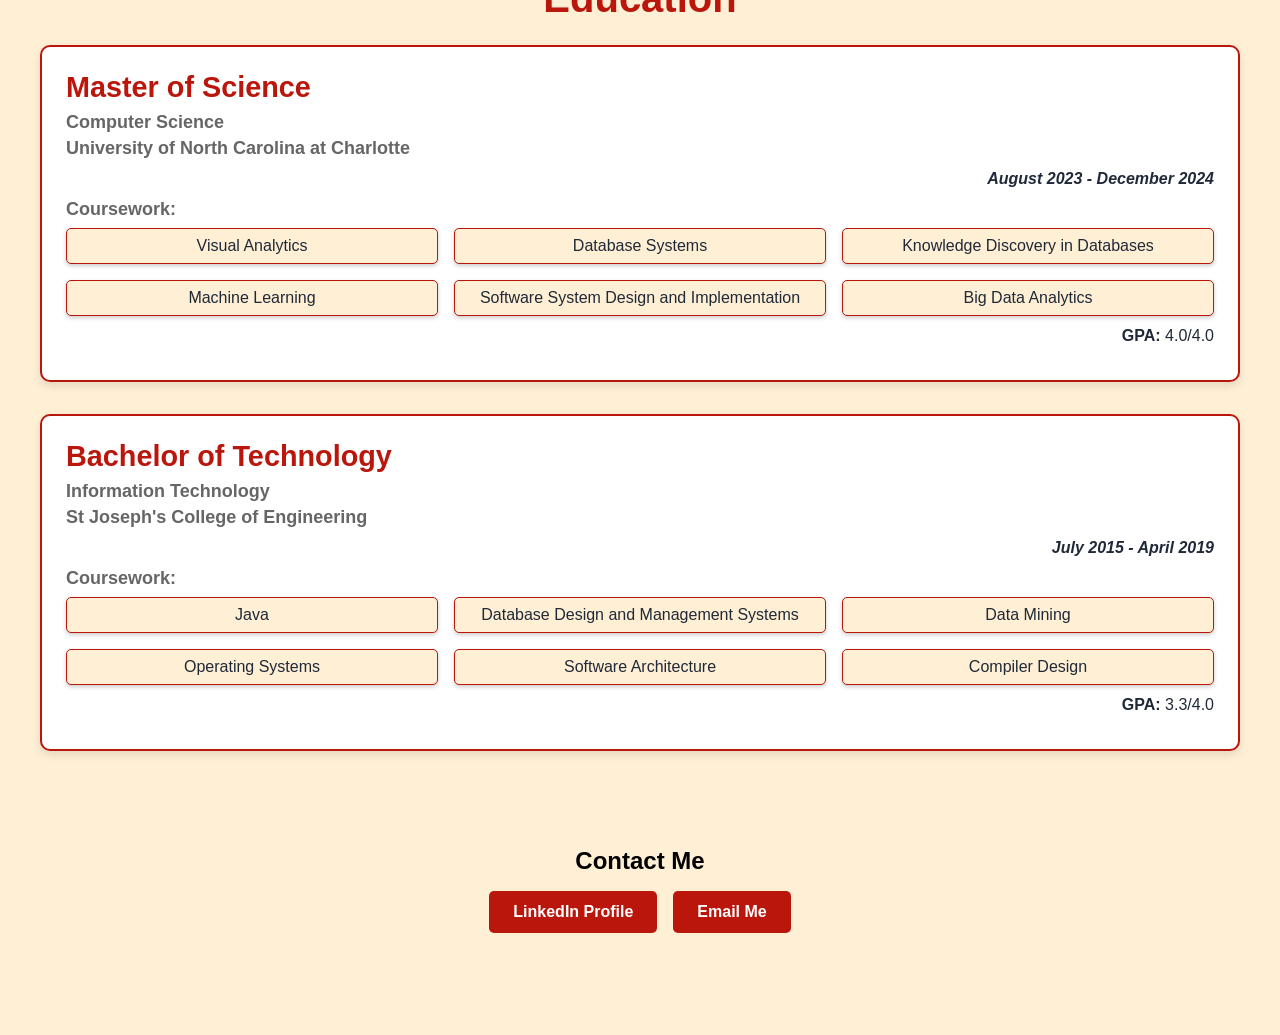
==== commit deb99b77: "Data Engineer II position" ====
--- a/index.html
+++ b/index.html
@@ -296,7 +296,7 @@
           <div style="margin-top: -40px;" class="timeline-content">
             <h3>Data Engineer II</h3>
             <h4>Nielsen</h4>
-            <span class="date">May 2019 - June 2023</span>
+            <span class="date">May 2017 - June 2023</span>
             <p>
  			  As a Data Engineer at Nielsen, I designed and implemented scalable ETL pipelines to process over 120M daily ad impressions across multiple media channels. 
 			  Optimized data workflows using Apache Airflow and PySpark, resulting in a 50% reduction in processing time and a 37% improvement in data accuracy. 
@@ -503,7 +503,7 @@
     <section id="contact" style="background-color: var(--extra-light); padding: 2rem; border-radius: 10px; text-align: center; margin: 0px auto 70px auto; width: 80%; max-width: 600px;">
       <h2>Contact Me</h2>
       <div class="contact-buttons">
-        <a href="https://www.linkedin.com/in/vishalanton92/" target="_blank" class="contact-button">LinkedIn Profile</a>
+        <a href="https://www.linkedin.com/in/vishalanton2098/" target="_blank" class="contact-button">LinkedIn Profile</a>
         <a href="mailto:vishalaton18@gmail.com" class="contact-button">Email Me</a>
       </div>
     </section>
